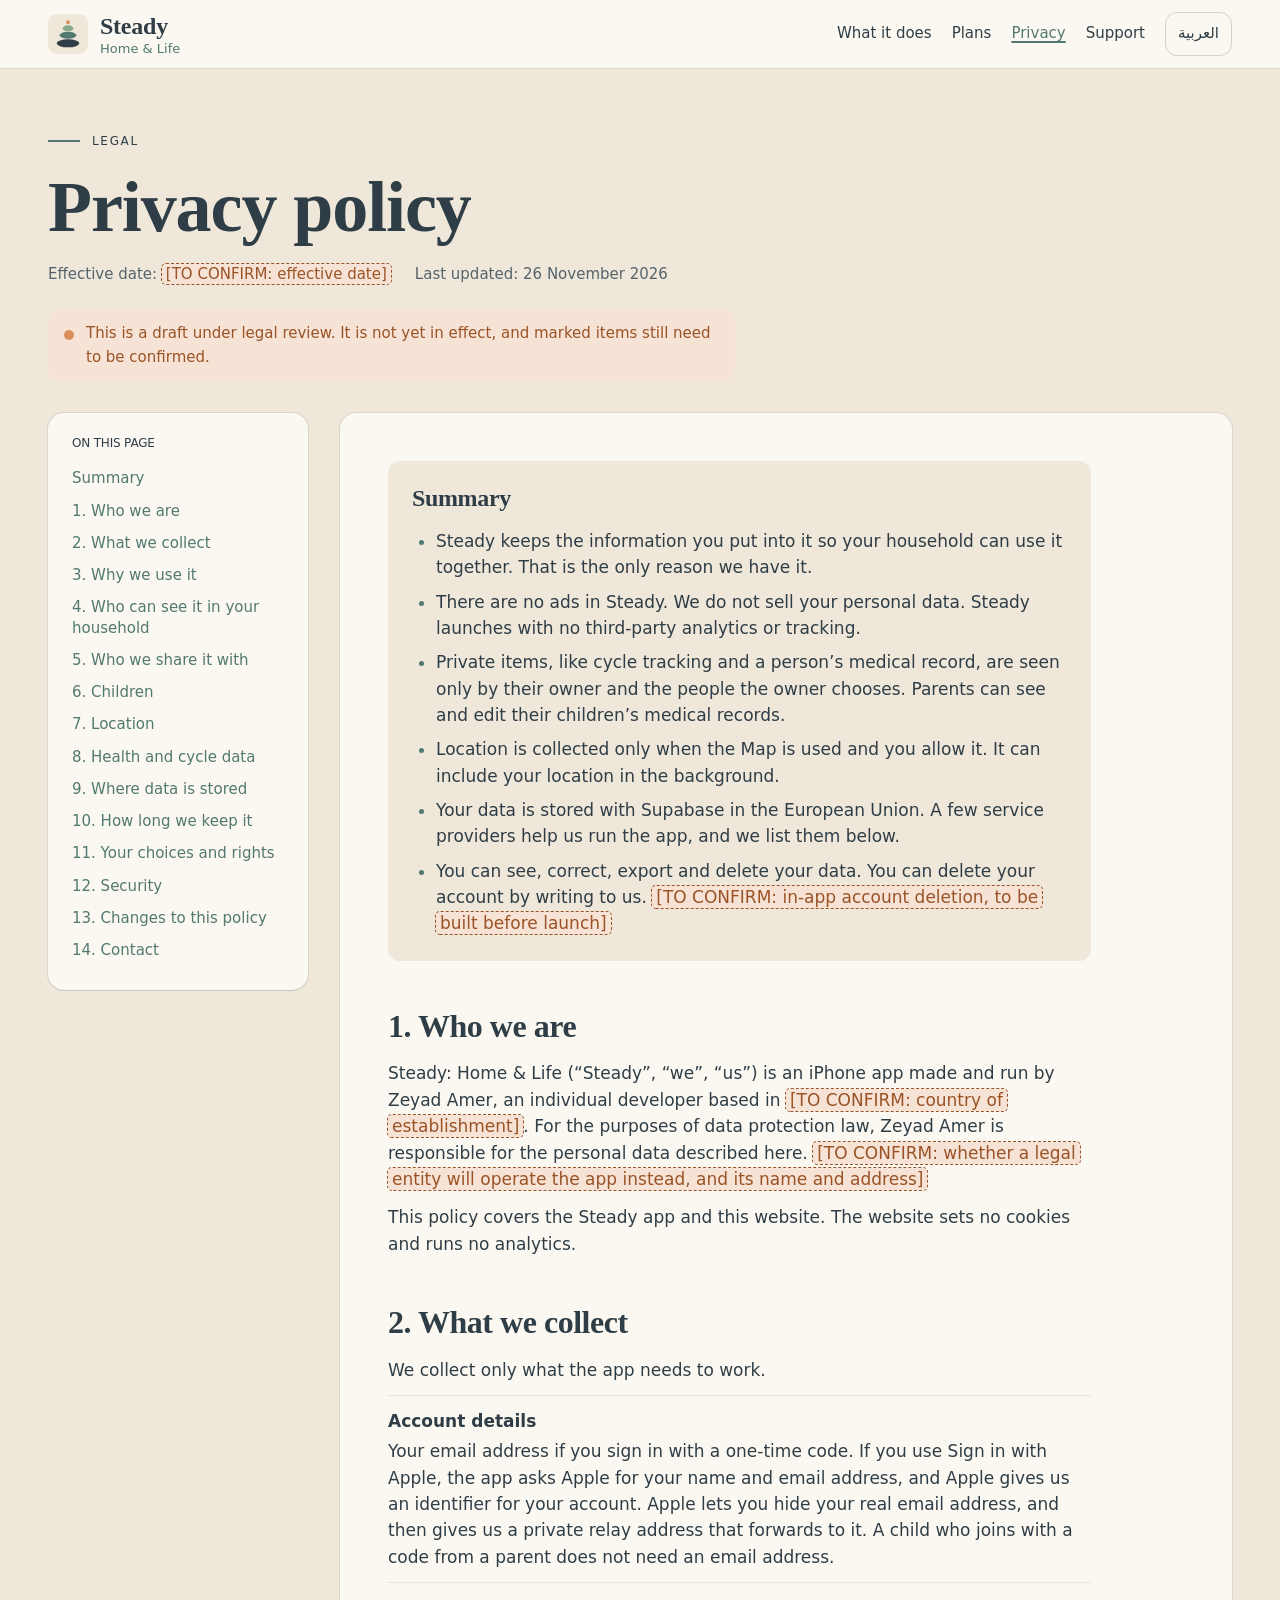
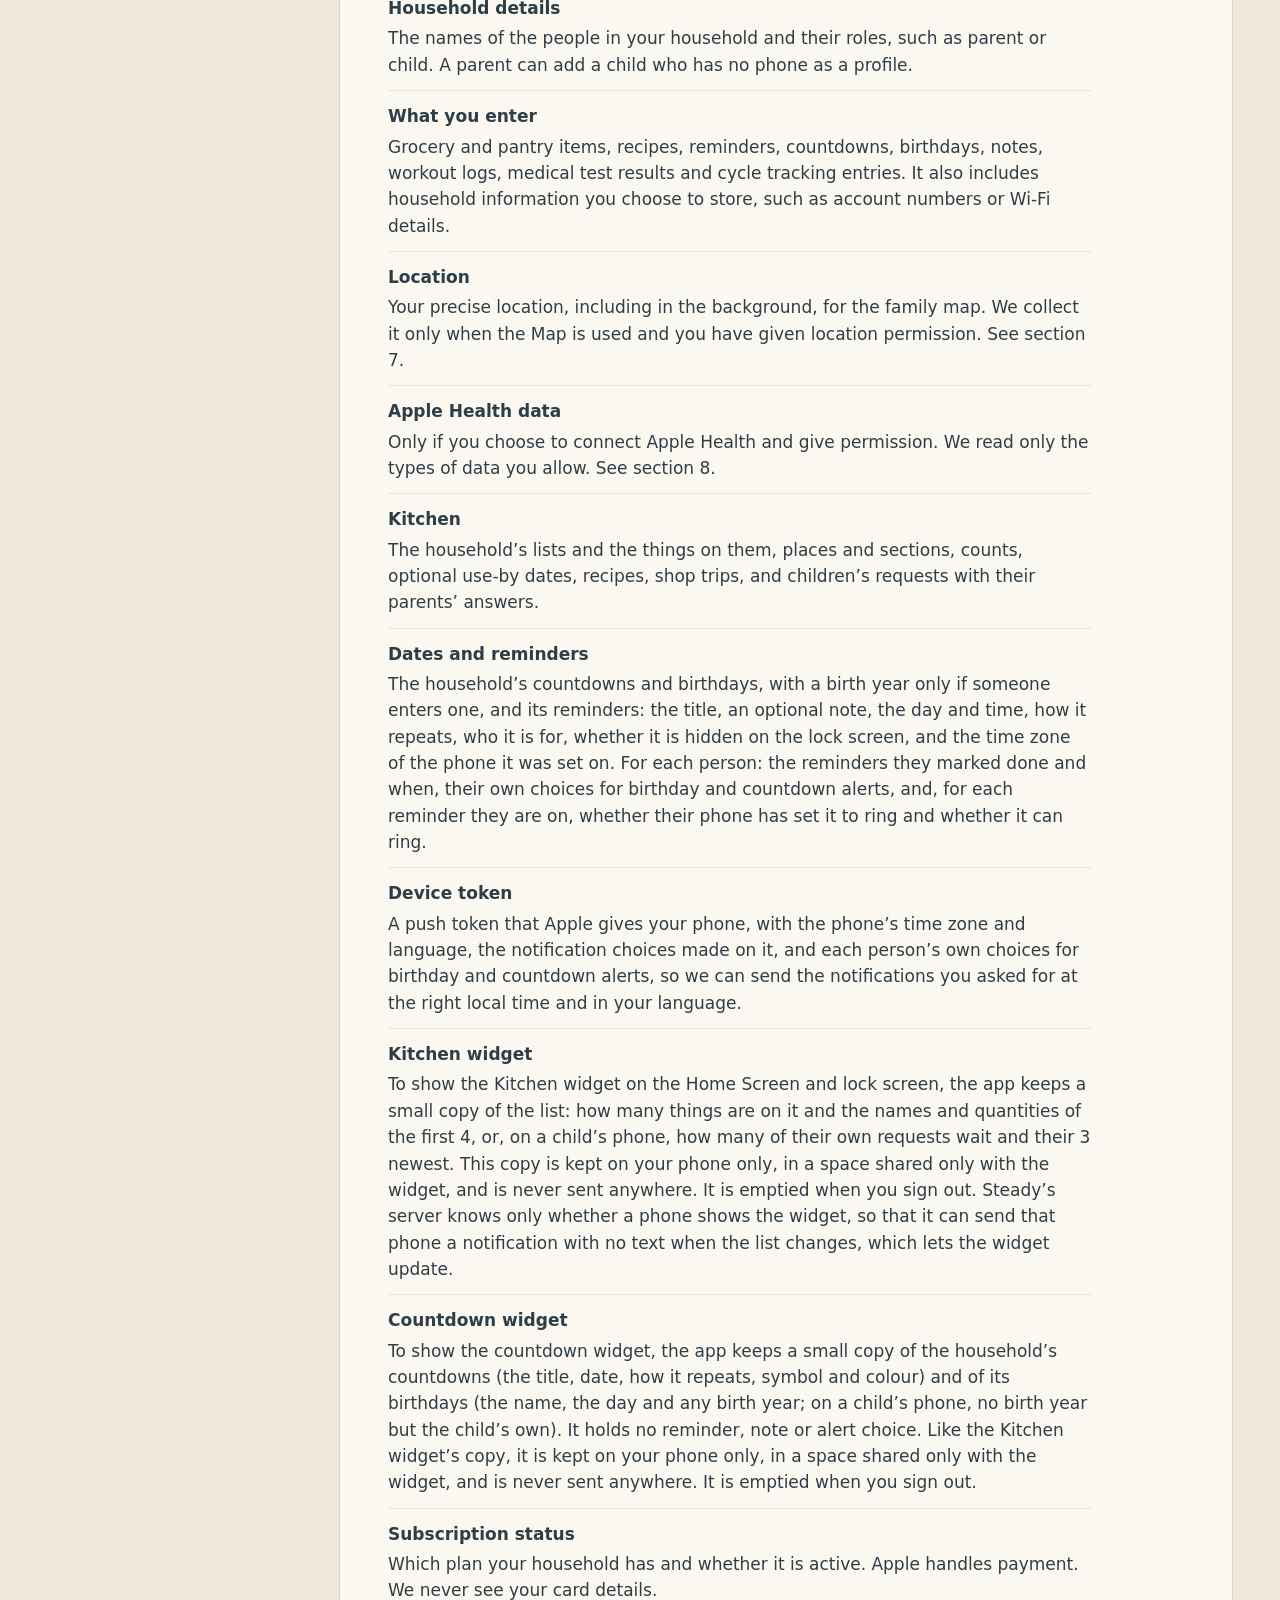
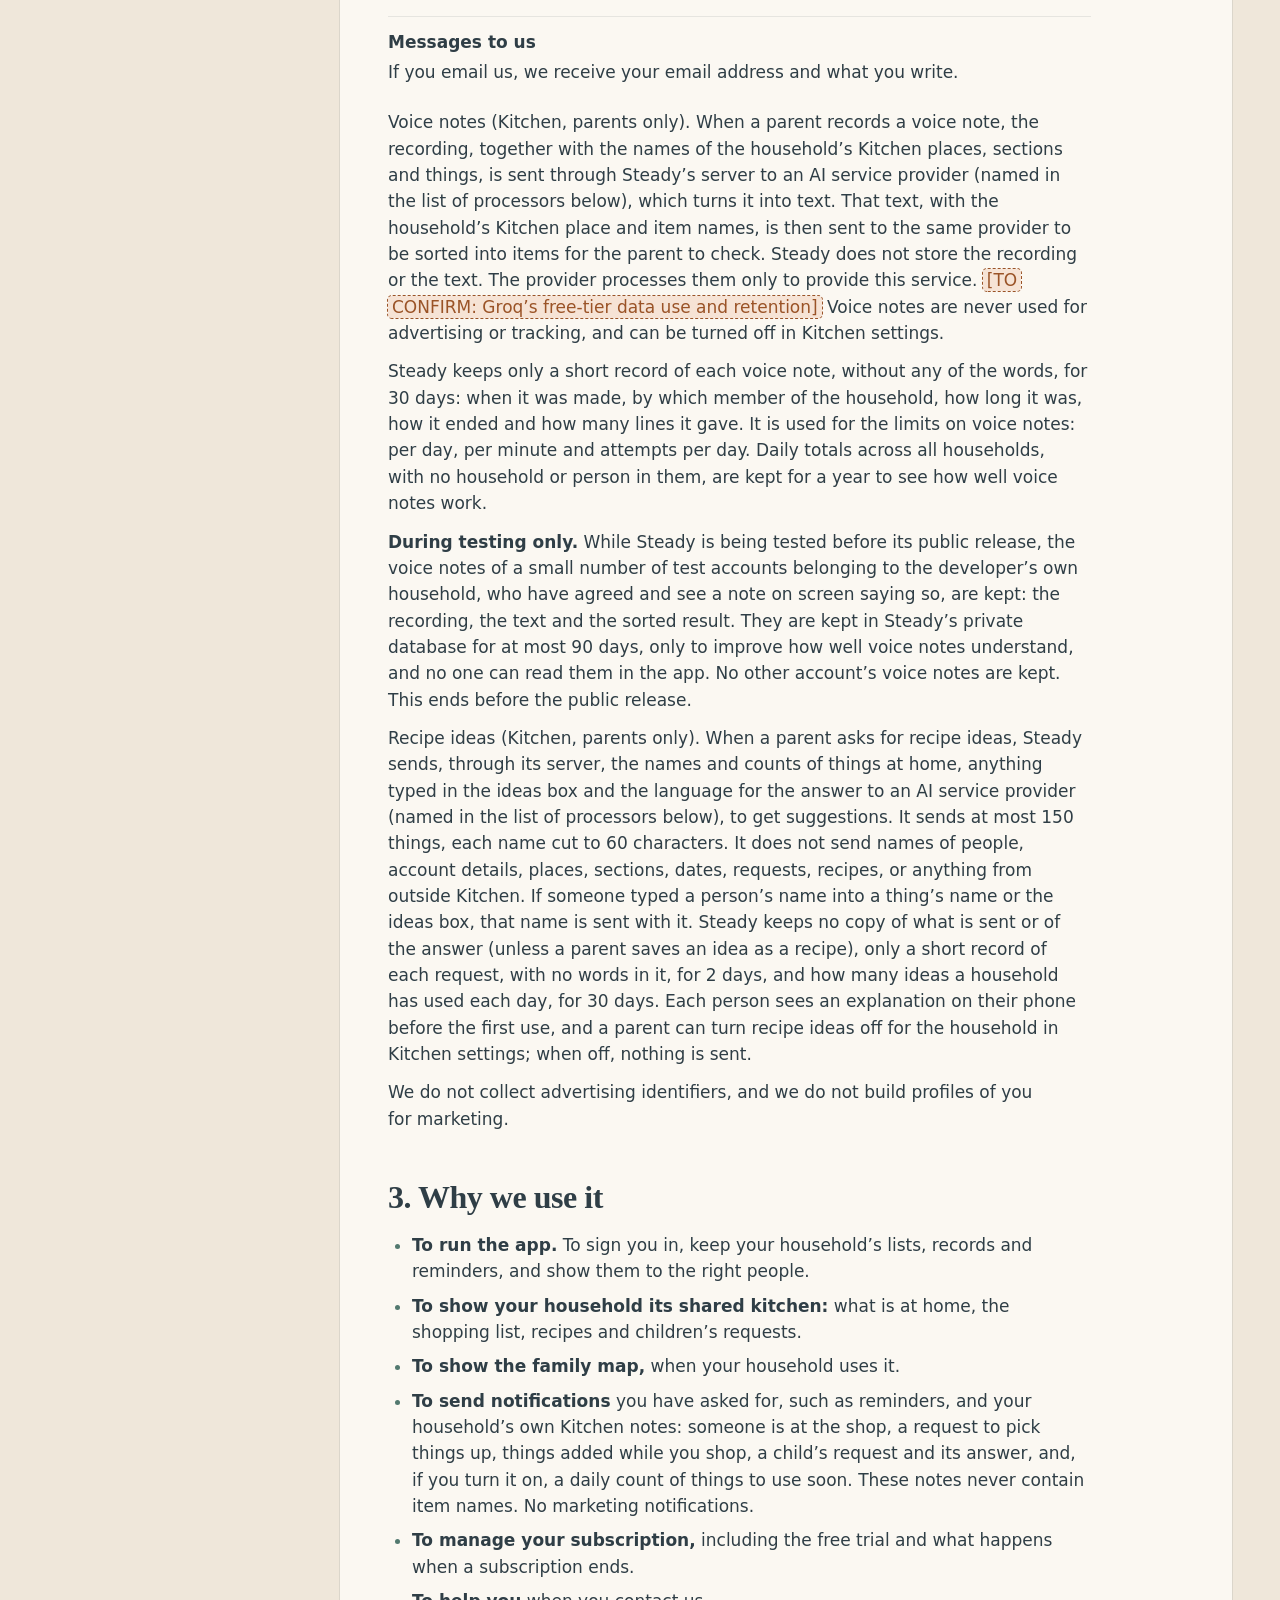
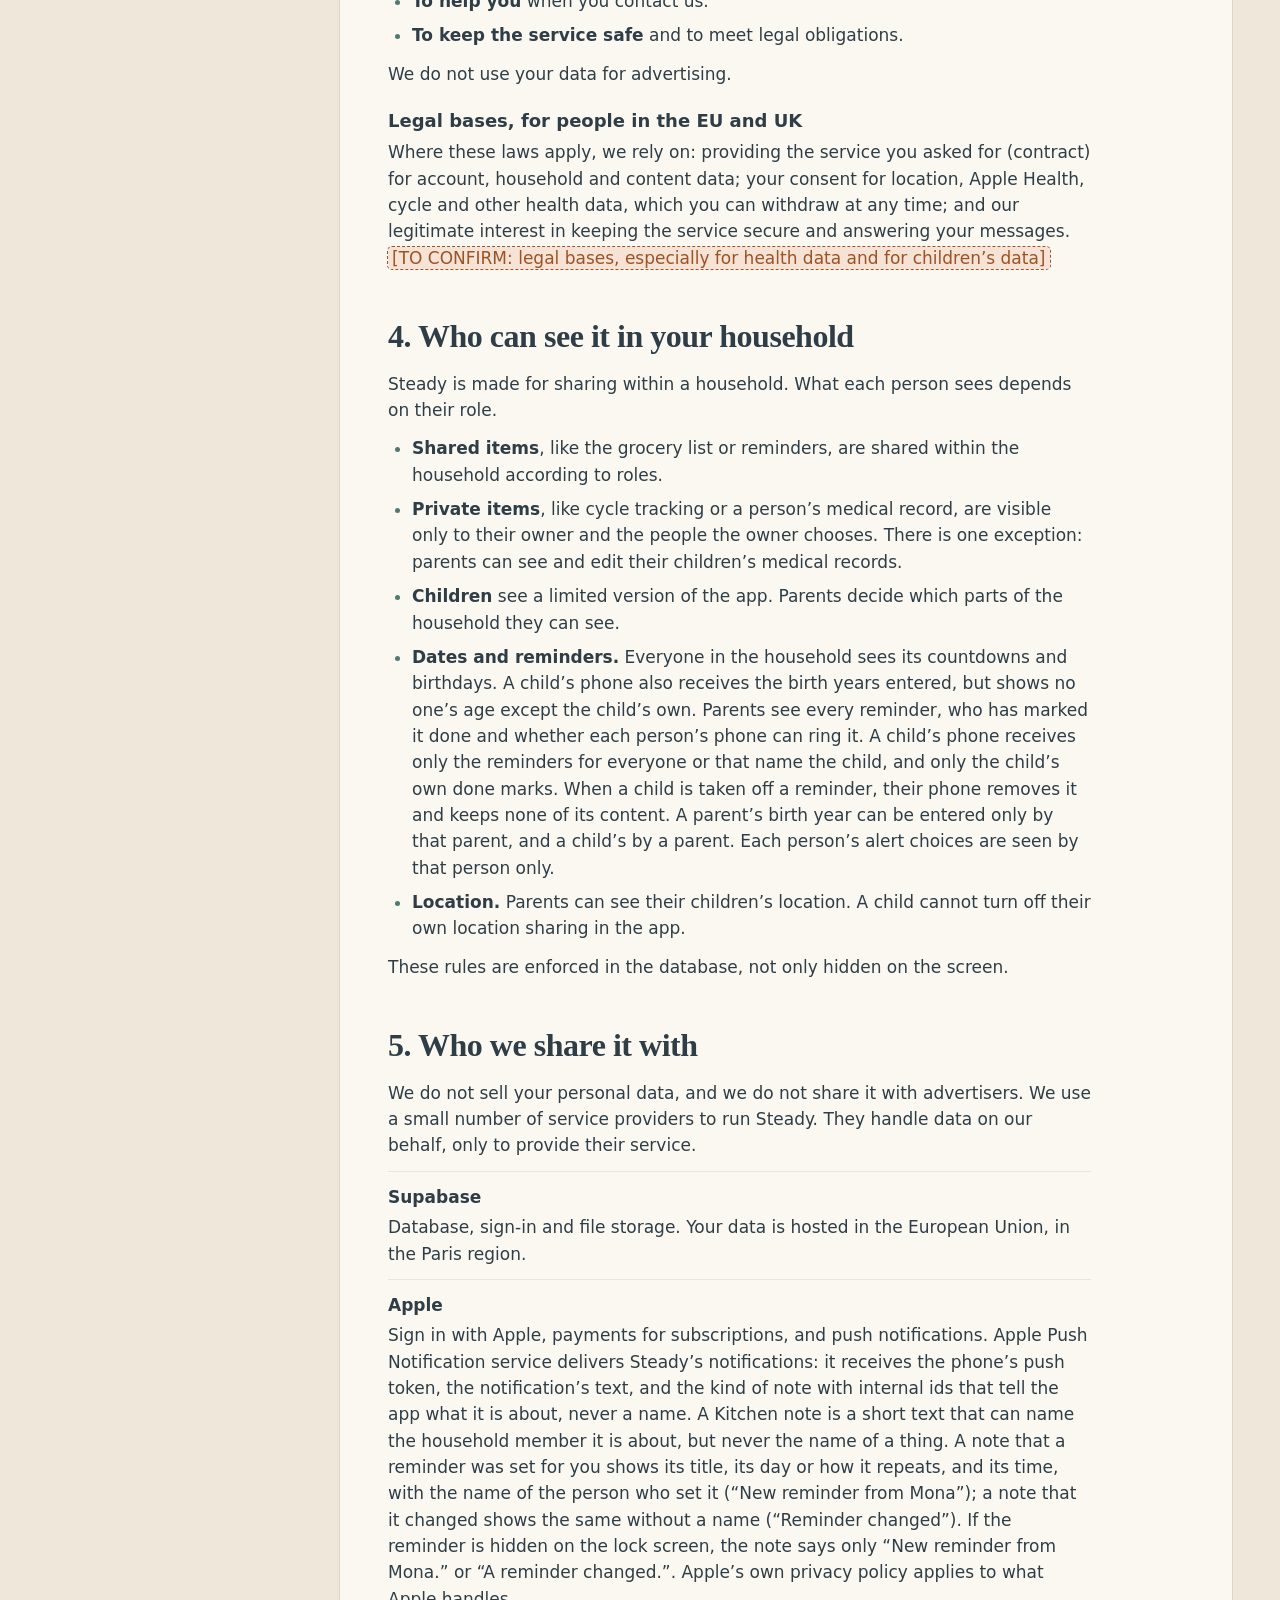
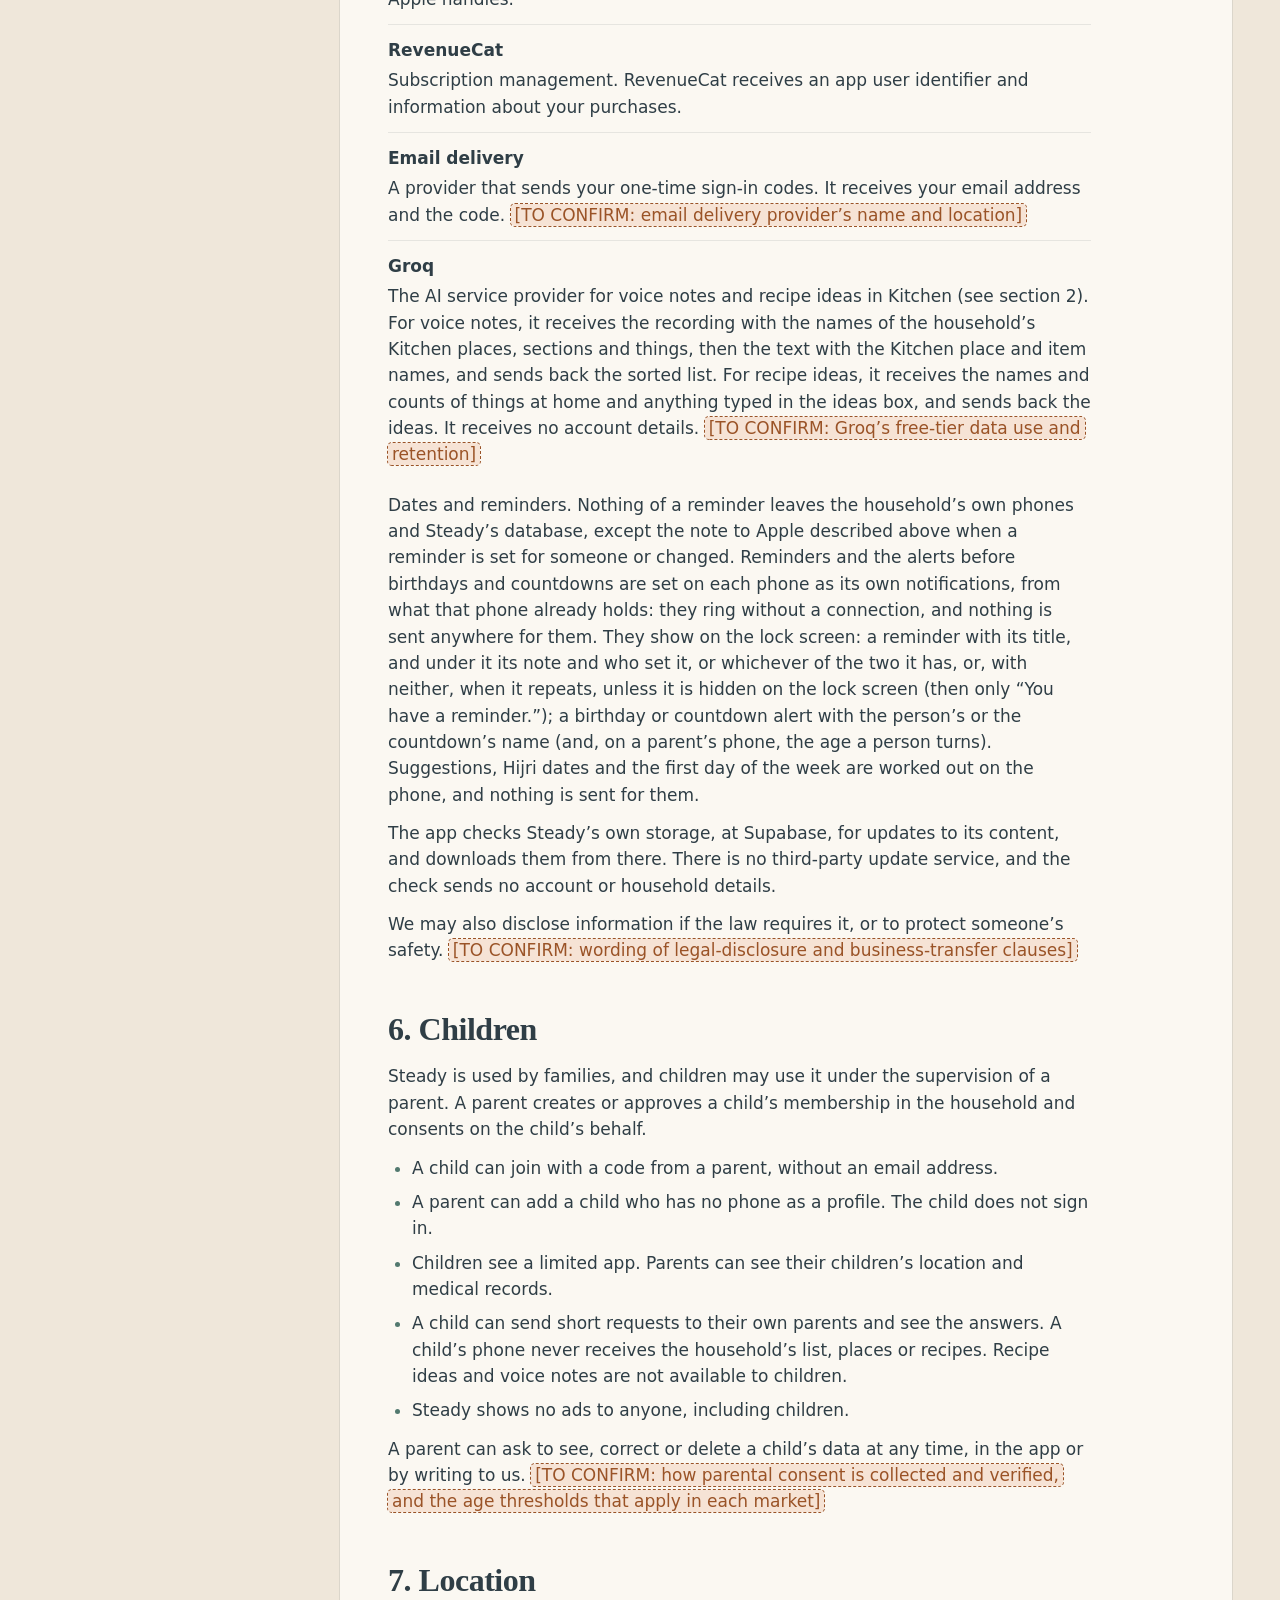
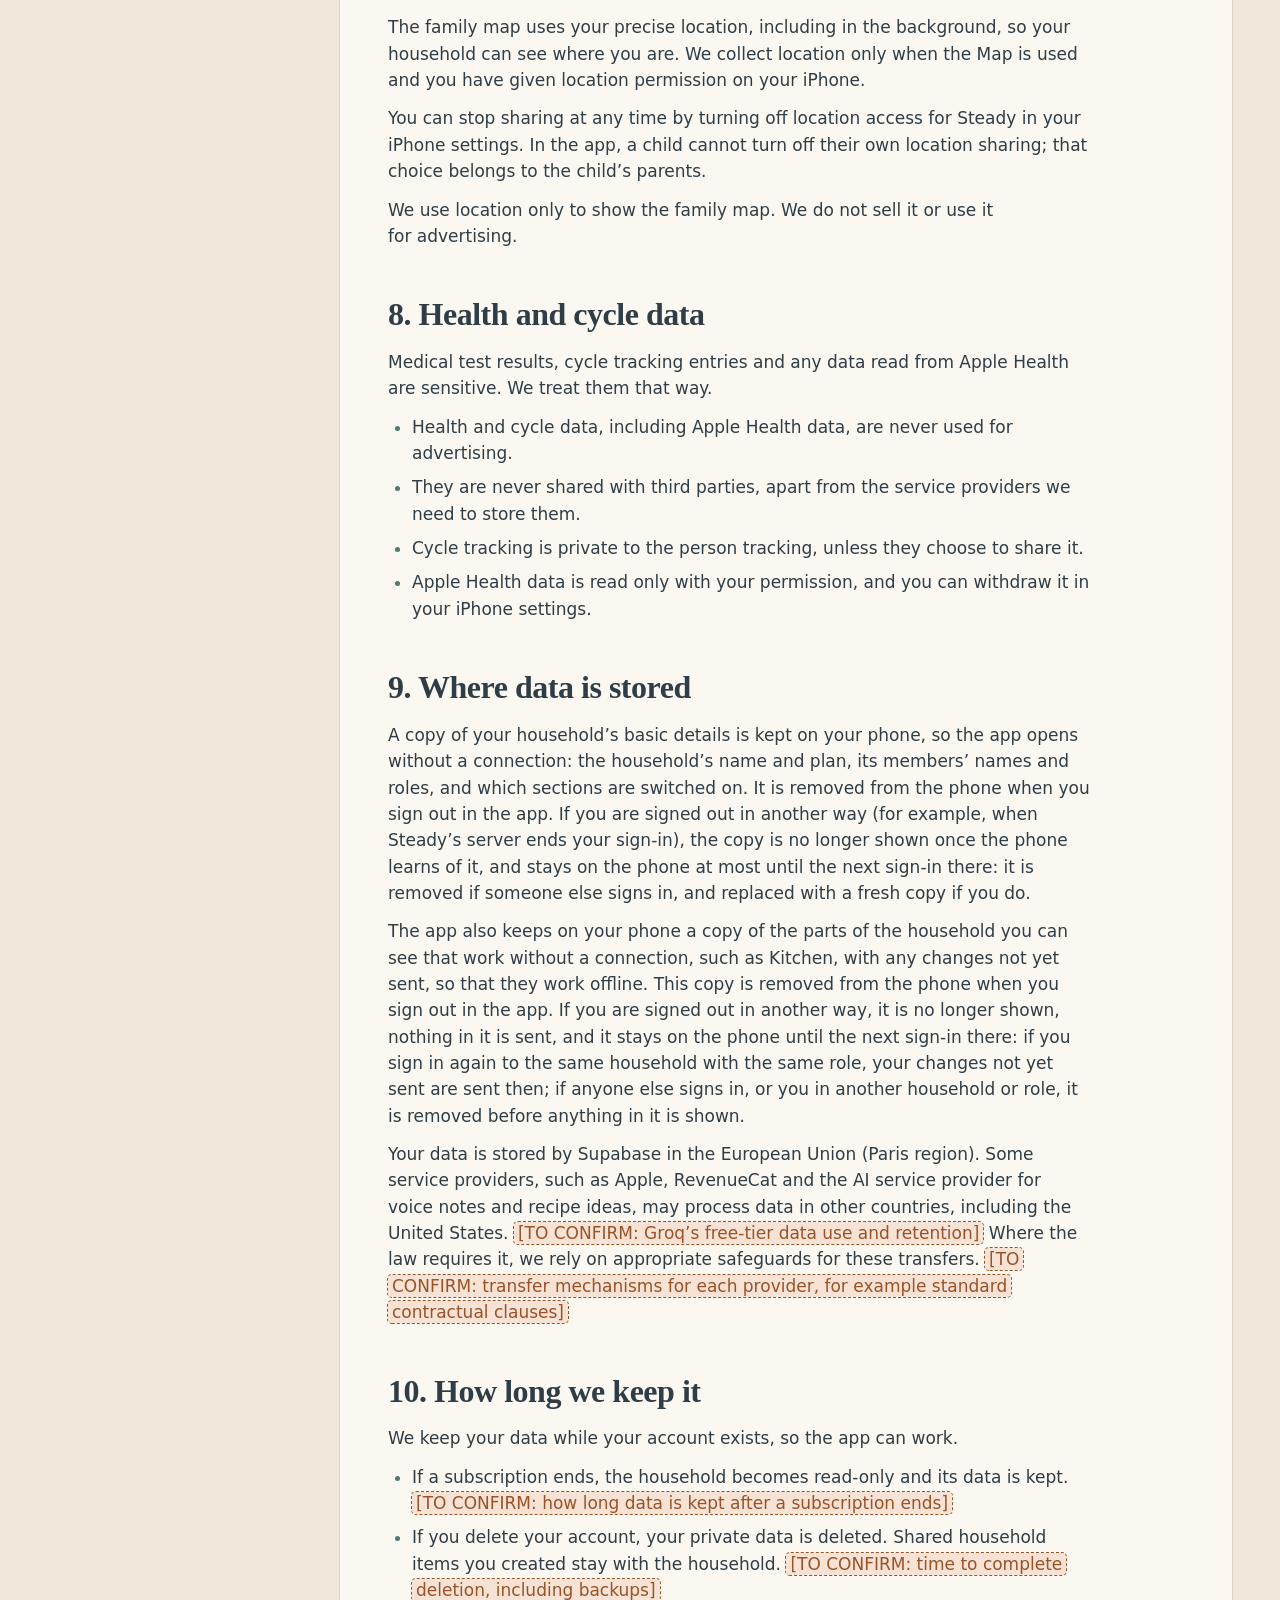
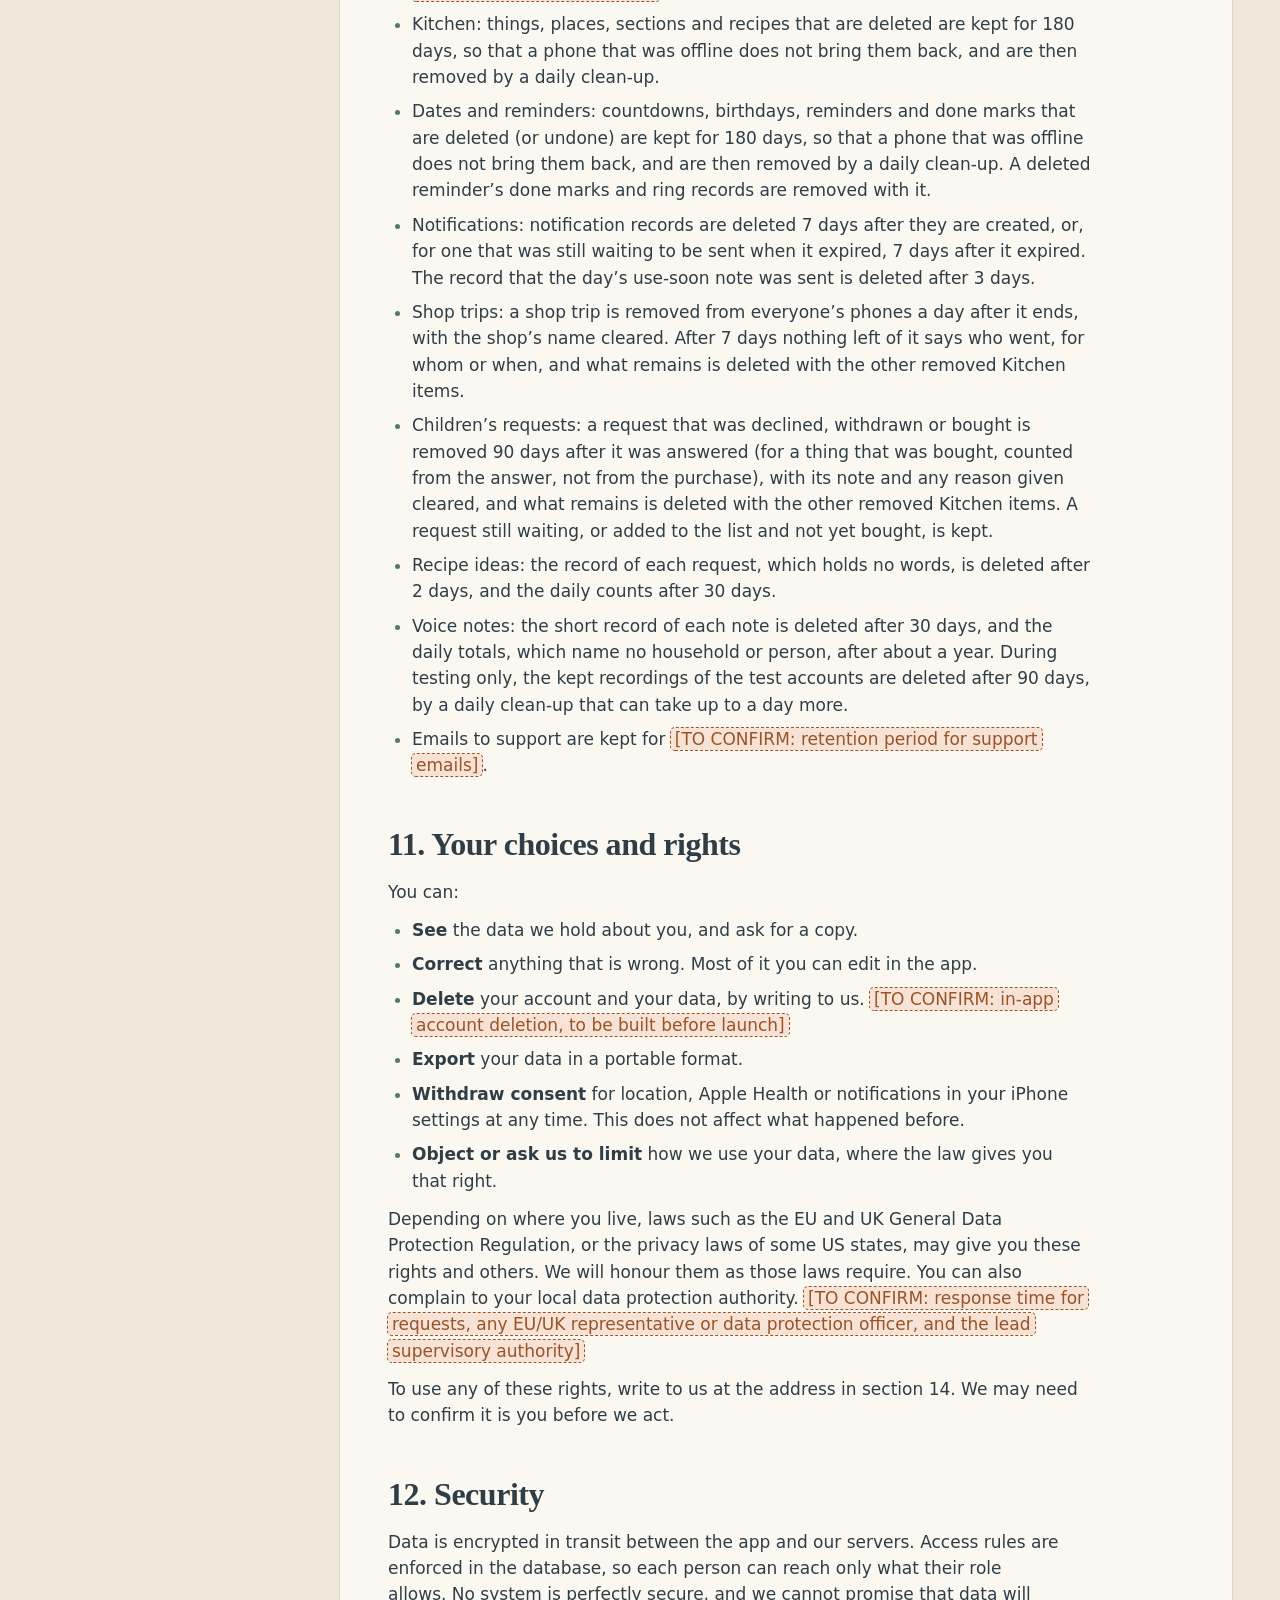
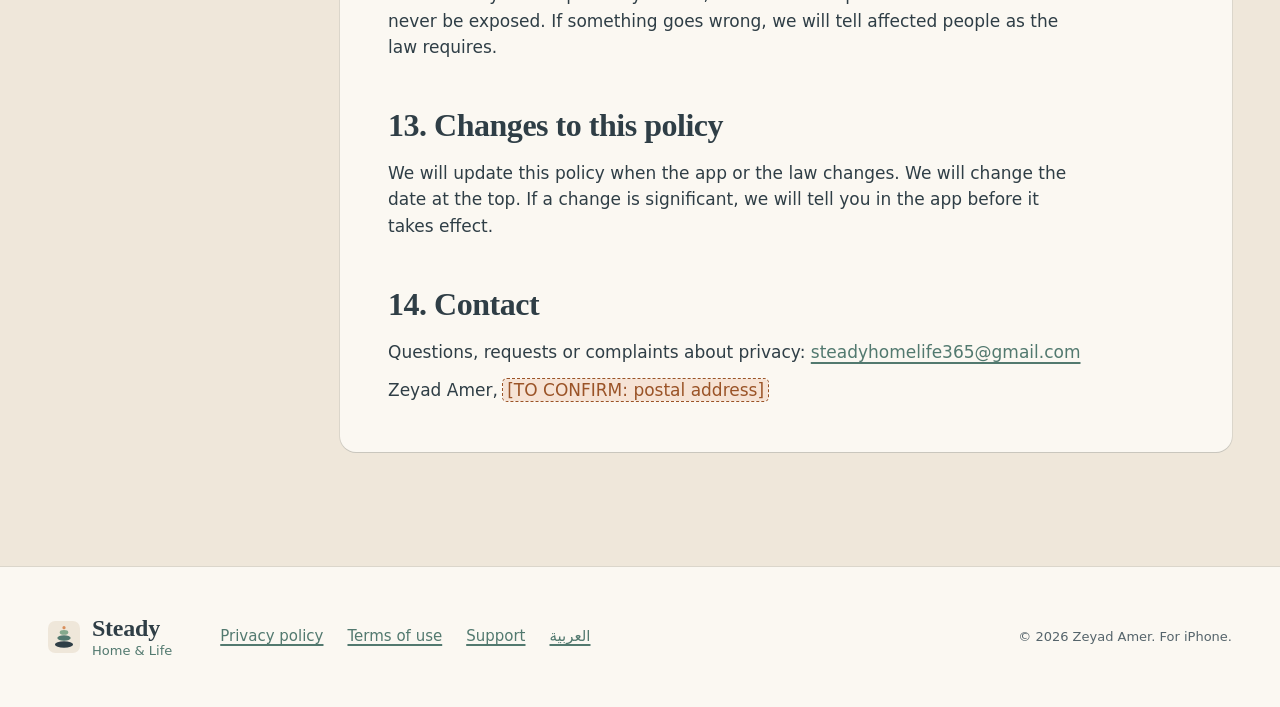
==== privacy.html @ 18ba43ae "chore: Steady site (draft pages)" ====
<!doctype html>
<html lang="en" dir="ltr">
<head>
  <meta charset="utf-8">
  <meta name="viewport" content="width=device-width, initial-scale=1">
  <meta http-equiv="Content-Security-Policy" content="default-src 'none'; style-src 'self' https://fonts.googleapis.com; font-src https://fonts.gstatic.com; img-src 'self'; base-uri 'none'; form-action 'none'">
  <meta name="referrer" content="strict-origin-when-cross-origin">
  <title>Privacy policy · Steady</title>
  <meta name="description" content="How Steady: Home &amp; Life collects, uses, shares and protects your information, and the choices you have. Plain-language draft.">
  <link rel="icon" href="assets/icon.svg" type="image/svg+xml">
  <link rel="alternate" hreflang="en" href="privacy.html">
  <link rel="alternate" hreflang="ar" href="ar/privacy.html">
  <link rel="preconnect" href="https://fonts.googleapis.com">
  <link rel="preconnect" href="https://fonts.gstatic.com" crossorigin>
  <link rel="stylesheet" href="https://fonts.googleapis.com/css2?family=Fraunces:opsz,wght@9..144,500;9..144,600&amp;family=Readex+Pro:wght@400;500;600&amp;display=swap">
  <link rel="stylesheet" href="styles.css">
</head>
<body>
  <svg width="0" height="0" class="visually-hidden" aria-hidden="true" focusable="false">
    <symbol id="icon" viewBox="0 0 120 120">
      <rect width="120" height="120" rx="27" fill="#EFE7DA"/>
      <ellipse cx="60" cy="88" rx="34" ry="12" fill="#2F3E46"/>
      <ellipse cx="60" cy="64" rx="25" ry="10.5" fill="#52796F"/>
      <ellipse cx="60" cy="43" rx="16" ry="9" fill="#84A98C"/>
      <circle cx="60" cy="25" r="6" fill="#D98F5C"/>
    </symbol>
  </svg>

  <a class="skip-link" href="#main">Skip to content</a>

  <header class="site-header">
    <div class="container header-inner">
      <a class="lockup" href="index.html" aria-label="Steady: Home and Life, home page">
        <svg width="40" height="40" aria-hidden="true" focusable="false"><use href="#icon"/></svg>
        <span class="lockup-text"><span class="wordmark">Steady</span><span class="lockup-sub">Home &amp; Life</span></span>
      </a>
      <nav class="site-nav" aria-label="Main navigation">
        <ul>
          <li><a href="index.html#features">What it does</a></li>
          <li><a href="index.html#plans">Plans</a></li>
          <li><a href="privacy.html" aria-current="page">Privacy</a></li>
          <li><a href="support.html">Support</a></li>
          <li><a class="lang-link" href="ar/privacy.html" hreflang="ar" lang="ar">العربية</a></li>
        </ul>
      </nav>
    </div>
  </header>

  <main id="main">
    <div class="container doc-head">
      <p class="eyebrow">Legal</p>
      <h1>Privacy policy</h1>
      <p class="doc-meta"><span>Effective date: <mark class="todo">[TO CONFIRM: effective date]</mark></span><span>Last updated: 26 November 2026</span></p>
      <p class="draft-note">This is a draft under legal review. It is not yet in effect, and marked items still need to be confirmed.</p>
    </div>

    <div class="container doc-layout">
      <nav class="card toc" aria-labelledby="toc-title">
        <h2 id="toc-title">On this page</h2>
        <ol>
          <li><a href="#summary">Summary</a></li>
          <li><a href="#who">1. Who we are</a></li>
          <li><a href="#collect">2. What we collect</a></li>
          <li><a href="#why">3. Why we use it</a></li>
          <li><a href="#household">4. Who can see it in your household</a></li>
          <li><a href="#share">5. Who we share it with</a></li>
          <li><a href="#children">6. Children</a></li>
          <li><a href="#location">7. Location</a></li>
          <li><a href="#health">8. Health and cycle data</a></li>
          <li><a href="#where">9. Where data is stored</a></li>
          <li><a href="#keep">10. How long we keep it</a></li>
          <li><a href="#rights">11. Your choices and rights</a></li>
          <li><a href="#security">12. Security</a></li>
          <li><a href="#changes">13. Changes to this policy</a></li>
          <li><a href="#contact">14. Contact</a></li>
        </ol>
      </nav>

      <article class="card doc">
        <section class="summary" id="summary" aria-labelledby="summary-title">
          <h2 id="summary-title">Summary</h2>
          <ul>
            <li>Steady keeps the information you put into it so your household can use it together. That is the only reason we have it.</li>
            <li>There are no ads in Steady. We do not sell your personal data. Steady launches with no third-party analytics or tracking.</li>
            <li>Private items, like cycle tracking and a person’s medical record, are seen only by their owner and the people the owner chooses. Parents can see and edit their children’s medical records.</li>
            <li>Location is collected only when the Map is used and you allow it. It can include your location in the background.</li>
            <li>Your data is stored with Supabase in the European Union. A few service providers help us run the app, and we list them below.</li>
            <li>You can see, correct, export and delete your data. You can delete your account by writing to us. <mark class="todo">[TO CONFIRM: in-app account deletion, to be built before launch]</mark></li>
          </ul>
        </section>

        <section id="who" aria-labelledby="who-title">
          <h2 id="who-title">1. Who we are</h2>
          <p>Steady: Home &amp; Life (“Steady”, “we”, “us”) is an iPhone app made and run by Zeyad Amer, an individual developer based in <mark class="todo">[TO CONFIRM: country of establishment]</mark>. For the purposes of data protection law, Zeyad Amer is responsible for the personal data described here. <mark class="todo">[TO CONFIRM: whether a legal entity will operate the app instead, and its name and address]</mark></p>
          <p>This policy covers the Steady app and this website. The website sets no cookies and runs no analytics.</p>
        </section>

        <section id="collect" aria-labelledby="collect-title">
          <h2 id="collect-title">2. What we collect</h2>
          <p>We collect only what the app needs to work.</p>
          <dl class="data-list">
            <div>
              <dt>Account details</dt>
              <dd>Your email address if you sign in with a one-time code. If you use Sign in with Apple, the app asks Apple for your name and email address, and Apple gives us an identifier for your account. Apple lets you hide your real email address, and then gives us a private relay address that forwards to it. A child who joins with a code from a parent does not need an email address.</dd>
            </div>
            <div>
              <dt>Household details</dt>
              <dd>The names of the people in your household and their roles, such as parent or child. A parent can add a child who has no phone as a profile.</dd>
            </div>
            <div>
              <dt>What you enter</dt>
              <dd>Grocery and pantry items, recipes, reminders, countdowns, birthdays, notes, workout logs, medical test results and cycle tracking entries. It also includes household information you choose to store, such as account numbers or Wi‑Fi details.</dd>
            </div>
            <div>
              <dt>Location</dt>
              <dd>Your precise location, including in the background, for the family map. We collect it only when the Map is used and you have given location permission. See section 7.</dd>
            </div>
            <div>
              <dt>Apple Health data</dt>
              <dd>Only if you choose to connect Apple Health and give permission. We read only the types of data you allow. See section 8.</dd>
            </div>
            <div>
              <dt>Kitchen</dt>
              <dd>The household’s lists and the things on them, places and sections, counts, optional use-by dates, recipes, shop trips, and children’s requests with their parents’ answers.</dd>
            </div>
            <div>
              <dt>Dates and reminders</dt>
              <dd>The household’s countdowns and birthdays, with a birth year only if someone enters one, and its reminders: the title, an optional note, the day and time, how it repeats, who it is for, whether it is hidden on the lock screen, and the time zone of the phone it was set on. For each person: the reminders they marked done and when, their own choices for birthday and countdown alerts, and, for each reminder they are on, whether their phone has set it to ring and whether it can ring.</dd>
            </div>
            <div>
              <dt>Device token</dt>
              <dd>A push token that Apple gives your phone, with the phone’s time zone and language, the notification choices made on it, and each person’s own choices for birthday and countdown alerts, so we can send the notifications you asked for at the right local time and in your language.</dd>
            </div>
            <div>
              <dt>Kitchen widget</dt>
              <dd>To show the Kitchen widget on the Home Screen and lock screen, the app keeps a small copy of the list: how many things are on it and the names and quantities of the first 4, or, on a child’s phone, how many of their own requests wait and their 3 newest. This copy is kept on your phone only, in a space shared only with the widget, and is never sent anywhere. It is emptied when you sign out. Steady’s server knows only whether a phone shows the widget, so that it can send that phone a notification with no text when the list changes, which lets the widget update.</dd>
            </div>
            <div>
              <dt>Countdown widget</dt>
              <dd>To show the countdown widget, the app keeps a small copy of the household’s countdowns (the title, date, how it repeats, symbol and colour) and of its birthdays (the name, the day and any birth year; on a child’s phone, no birth year but the child’s own). It holds no reminder, note or alert choice. Like the Kitchen widget’s copy, it is kept on your phone only, in a space shared only with the widget, and is never sent anywhere. It is emptied when you sign out.</dd>
            </div>
            <div>
              <dt>Subscription status</dt>
              <dd>Which plan your household has and whether it is active. Apple handles payment. We never see your card details.</dd>
            </div>
            <div>
              <dt>Messages to us</dt>
              <dd>If you email us, we receive your email address and what you write.</dd>
            </div>
          </dl>
          <p id="voice-notes">Voice notes (Kitchen, parents only). When a parent records a voice note, the recording, together with the names of the household’s Kitchen places, sections and things, is sent through Steady’s server to an AI service provider (named in the list of processors below), which turns it into text. That text, with the household’s Kitchen place and item names, is then sent to the same provider to be sorted into items for the parent to check. Steady does not store the recording or the text. The provider processes them only to provide this service. <mark class="todo">[TO CONFIRM: Groq’s free-tier data use and retention]</mark> Voice notes are never used for advertising or tracking, and can be turned off in Kitchen settings.</p>
          <p>Steady keeps only a short record of each voice note, without any of the words, for 30 days: when it was made, by which member of the household, how long it was, how it ended and how many lines it gave. It is used for the limits on voice notes: per day, per minute and attempts per day. Daily totals across all households, with no household or person in them, are kept for a year to see how well voice notes work.</p>
          <p><strong>During testing only.</strong> While Steady is being tested before its public release, the voice notes of a small number of test accounts belonging to the developer’s own household, who have agreed and see a note on screen saying so, are kept: the recording, the text and the sorted result. They are kept in Steady’s private database for at most 90 days, only to improve how well voice notes understand, and no one can read them in the app. No other account’s voice notes are kept. This ends before the public release.</p>
          <p id="recipe-ideas">Recipe ideas (Kitchen, parents only). When a parent asks for recipe ideas, Steady sends, through its server, the names and counts of things at home, anything typed in the ideas box and the language for the answer to an AI service provider (named in the list of processors below), to get suggestions. It sends at most 150 things, each name cut to 60 characters. It does not send names of people, account details, places, sections, dates, requests, recipes, or anything from outside Kitchen. If someone typed a person’s name into a thing’s name or the ideas box, that name is sent with it. Steady keeps no copy of what is sent or of the answer (unless a parent saves an idea as a recipe), only a short record of each request, with no words in it, for 2 days, and how many ideas a household has used each day, for 30 days. Each person sees an explanation on their phone before the first use, and a parent can turn recipe ideas off for the household in Kitchen settings; when off, nothing is sent.</p>
          <p>We do not collect advertising identifiers, and we do not build profiles of you for marketing.</p>
        </section>

        <section id="why" aria-labelledby="why-title">
          <h2 id="why-title">3. Why we use it</h2>
          <ul>
            <li><strong>To run the app.</strong> To sign you in, keep your household’s lists, records and reminders, and show them to the right people.</li>
            <li><strong>To show your household its shared kitchen:</strong> what is at home, the shopping list, recipes and children’s requests.</li>
            <li><strong>To show the family map,</strong> when your household uses it.</li>
            <li><strong>To send notifications</strong> you have asked for, such as reminders, and your household’s own Kitchen notes: someone is at the shop, a request to pick things up, things added while you shop, a child’s request and its answer, and, if you turn it on, a daily count of things to use soon. These notes never contain item names. No marketing notifications.</li>
            <li><strong>To manage your subscription,</strong> including the free trial and what happens when a subscription ends.</li>
            <li><strong>To help you</strong> when you contact us.</li>
            <li><strong>To keep the service safe</strong> and to meet legal obligations.</li>
          </ul>
          <p>We do not use your data for advertising.</p>
          <h3>Legal bases, for people in the EU and UK</h3>
          <p>Where these laws apply, we rely on: providing the service you asked for (contract) for account, household and content data; your consent for location, Apple Health, cycle and other health data, which you can withdraw at any time; and our legitimate interest in keeping the service secure and answering your messages. <mark class="todo">[TO CONFIRM: legal bases, especially for health data and for children’s data]</mark></p>
        </section>

        <section id="household" aria-labelledby="household-title">
          <h2 id="household-title">4. Who can see it in your household</h2>
          <p>Steady is made for sharing within a household. What each person sees depends on their role.</p>
          <ul>
            <li><strong>Shared items</strong>, like the grocery list or reminders, are shared within the household according to roles.</li>
            <li><strong>Private items</strong>, like cycle tracking or a person’s medical record, are visible only to their owner and the people the owner chooses. There is one exception: parents can see and edit their children’s medical records.</li>
            <li><strong>Children</strong> see a limited version of the app. Parents decide which parts of the household they can see.</li>
            <li><strong>Dates and reminders.</strong> Everyone in the household sees its countdowns and birthdays. A child’s phone also receives the birth years entered, but shows no one’s age except the child’s own. Parents see every reminder, who has marked it done and whether each person’s phone can ring it. A child’s phone receives only the reminders for everyone or that name the child, and only the child’s own done marks. When a child is taken off a reminder, their phone removes it and keeps none of its content. A parent’s birth year can be entered only by that parent, and a child’s by a parent. Each person’s alert choices are seen by that person only.</li>
            <li><strong>Location.</strong> Parents can see their children’s location. A child cannot turn off their own location sharing in the app.</li>
          </ul>
          <p>These rules are enforced in the database, not only hidden on the screen.</p>
        </section>

        <section id="share" aria-labelledby="share-title">
          <h2 id="share-title">5. Who we share it with</h2>
          <p>We do not sell your personal data, and we do not share it with advertisers. We use a small number of service providers to run Steady. They handle data on our behalf, only to provide their service.</p>
          <dl class="data-list">
            <div>
              <dt>Supabase</dt>
              <dd>Database, sign-in and file storage. Your data is hosted in the European Union, in the Paris region.</dd>
            </div>
            <div>
              <dt>Apple</dt>
              <dd>Sign in with Apple, payments for subscriptions, and push notifications. Apple Push Notification service delivers Steady’s notifications: it receives the phone’s push token, the notification’s text, and the kind of note with internal ids that tell the app what it is about, never a name. A Kitchen note is a short text that can name the household member it is about, but never the name of a thing. A note that a reminder was set for you shows its title, its day or how it repeats, and its time, with the name of the person who set it (“New reminder from Mona”); a note that it changed shows the same without a name (“Reminder changed”). If the reminder is hidden on the lock screen, the note says only “New reminder from Mona.” or “A reminder changed.”. Apple’s own privacy policy applies to what Apple handles.</dd>
            </div>
            <div>
              <dt>RevenueCat</dt>
              <dd>Subscription management. RevenueCat receives an app user identifier and information about your purchases.</dd>
            </div>
            <div>
              <dt>Email delivery</dt>
              <dd>A provider that sends your one-time sign-in codes. It receives your email address and the code. <mark class="todo">[TO CONFIRM: email delivery provider’s name and location]</mark></dd>
            </div>
            <div>
              <dt>Groq</dt>
              <dd>The AI service provider for voice notes and recipe ideas in Kitchen (see section 2). For voice notes, it receives the recording with the names of the household’s Kitchen places, sections and things, then the text with the Kitchen place and item names, and sends back the sorted list. For recipe ideas, it receives the names and counts of things at home and anything typed in the ideas box, and sends back the ideas. It receives no account details. <mark class="todo">[TO CONFIRM: Groq’s free-tier data use and retention]</mark></dd>
            </div>
          </dl>
          <p id="dates-reminders">Dates and reminders. Nothing of a reminder leaves the household’s own phones and Steady’s database, except the note to Apple described above when a reminder is set for someone or changed. Reminders and the alerts before birthdays and countdowns are set on each phone as its own notifications, from what that phone already holds: they ring without a connection, and nothing is sent anywhere for them. They show on the lock screen: a reminder with its title, and under it its note and who set it, or whichever of the two it has, or, with neither, when it repeats, unless it is hidden on the lock screen (then only “You have a reminder.”); a birthday or countdown alert with the person’s or the countdown’s name (and, on a parent’s phone, the age a person turns). Suggestions, Hijri dates and the first day of the week are worked out on the phone, and nothing is sent for them.</p>
          <p>The app checks Steady’s own storage, at Supabase, for updates to its content, and downloads them from there. There is no third-party update service, and the check sends no account or household details.</p>
          <p>We may also disclose information if the law requires it, or to protect someone’s safety. <mark class="todo">[TO CONFIRM: wording of legal-disclosure and business-transfer clauses]</mark></p>
        </section>

        <section id="children" aria-labelledby="children-title">
          <h2 id="children-title">6. Children</h2>
          <p>Steady is used by families, and children may use it under the supervision of a parent. A parent creates or approves a child’s membership in the household and consents on the child’s behalf.</p>
          <ul>
            <li>A child can join with a code from a parent, without an email address.</li>
            <li>A parent can add a child who has no phone as a profile. The child does not sign in.</li>
            <li>Children see a limited app. Parents can see their children’s location and medical records.</li>
            <li>A child can send short requests to their own parents and see the answers. A child’s phone never receives the household’s list, places or recipes. Recipe ideas and voice notes are not available to children.</li>
            <li>Steady shows no ads to anyone, including children.</li>
          </ul>
          <p>A parent can ask to see, correct or delete a child’s data at any time, in the app or by writing to us. <mark class="todo">[TO CONFIRM: how parental consent is collected and verified, and the age thresholds that apply in each market]</mark></p>
        </section>

        <section id="location" aria-labelledby="location-title">
          <h2 id="location-title">7. Location</h2>
          <p>The family map uses your precise location, including in the background, so your household can see where you are. We collect location only when the Map is used and you have given location permission on your iPhone.</p>
          <p>You can stop sharing at any time by turning off location access for Steady in your iPhone settings. In the app, a child cannot turn off their own location sharing; that choice belongs to the child’s parents.</p>
          <p>We use location only to show the family map. We do not sell it or use it for advertising.</p>
        </section>

        <section id="health" aria-labelledby="health-title">
          <h2 id="health-title">8. Health and cycle data</h2>
          <p>Medical test results, cycle tracking entries and any data read from Apple Health are sensitive. We treat them that way.</p>
          <ul>
            <li>Health and cycle data, including Apple Health data, are never used for advertising.</li>
            <li>They are never shared with third parties, apart from the service providers we need to store them.</li>
            <li>Cycle tracking is private to the person tracking, unless they choose to share it.</li>
            <li>Apple Health data is read only with your permission, and you can withdraw it in your iPhone settings.</li>
          </ul>
        </section>

        <section id="where" aria-labelledby="where-title">
          <h2 id="where-title">9. Where data is stored</h2>
          <p>A copy of your household’s basic details is kept on your phone, so the app opens without a connection: the household’s name and plan, its members’ names and roles, and which sections are switched on. It is removed from the phone when you sign out in the app. If you are signed out in another way (for example, when Steady’s server ends your sign-in), the copy is no longer shown once the phone learns of it, and stays on the phone at most until the next sign-in there: it is removed if someone else signs in, and replaced with a fresh copy if you do.</p>
          <p>The app also keeps on your phone a copy of the parts of the household you can see that work without a connection, such as Kitchen, with any changes not yet sent, so that they work offline. This copy is removed from the phone when you sign out in the app. If you are signed out in another way, it is no longer shown, nothing in it is sent, and it stays on the phone until the next sign-in there: if you sign in again to the same household with the same role, your changes not yet sent are sent then; if anyone else signs in, or you in another household or role, it is removed before anything in it is shown.</p>
          <p>Your data is stored by Supabase in the European Union (Paris region). Some service providers, such as Apple, RevenueCat and the AI service provider for voice notes and recipe ideas, may process data in other countries, including the United States. <mark class="todo">[TO CONFIRM: Groq’s free-tier data use and retention]</mark> Where the law requires it, we rely on appropriate safeguards for these transfers. <mark class="todo">[TO CONFIRM: transfer mechanisms for each provider, for example standard contractual clauses]</mark></p>
        </section>

        <section id="keep" aria-labelledby="keep-title">
          <h2 id="keep-title">10. How long we keep it</h2>
          <p>We keep your data while your account exists, so the app can work.</p>
          <ul>
            <li>If a subscription ends, the household becomes read-only and its data is kept. <mark class="todo">[TO CONFIRM: how long data is kept after a subscription ends]</mark></li>
            <li>If you delete your account, your private data is deleted. Shared household items you created stay with the household. <mark class="todo">[TO CONFIRM: time to complete deletion, including backups]</mark></li>
            <li>Kitchen: things, places, sections and recipes that are deleted are kept for 180 days, so that a phone that was offline does not bring them back, and are then removed by a daily clean-up.</li>
            <li>Dates and reminders: countdowns, birthdays, reminders and done marks that are deleted (or undone) are kept for 180 days, so that a phone that was offline does not bring them back, and are then removed by a daily clean-up. A deleted reminder’s done marks and ring records are removed with it.</li>
            <li>Notifications: notification records are deleted 7 days after they are created, or, for one that was still waiting to be sent when it expired, 7 days after it expired. The record that the day’s use-soon note was sent is deleted after 3 days.</li>
            <li>Shop trips: a shop trip is removed from everyone’s phones a day after it ends, with the shop’s name cleared. After 7 days nothing left of it says who went, for whom or when, and what remains is deleted with the other removed Kitchen items.</li>
            <li>Children’s requests: a request that was declined, withdrawn or bought is removed 90 days after it was answered (for a thing that was bought, counted from the answer, not from the purchase), with its note and any reason given cleared, and what remains is deleted with the other removed Kitchen items. A request still waiting, or added to the list and not yet bought, is kept.</li>
            <li>Recipe ideas: the record of each request, which holds no words, is deleted after 2 days, and the daily counts after 30 days.</li>
            <li>Voice notes: the short record of each note is deleted after 30 days, and the daily totals, which name no household or person, after about a year. During testing only, the kept recordings of the test accounts are deleted after 90 days, by a daily clean-up that can take up to a day more.</li>
            <li>Emails to support are kept for <mark class="todo">[TO CONFIRM: retention period for support emails]</mark>.</li>
          </ul>
        </section>

        <section id="rights" aria-labelledby="rights-title">
          <h2 id="rights-title">11. Your choices and rights</h2>
          <p>You can:</p>
          <ul>
            <li><strong>See</strong> the data we hold about you, and ask for a copy.</li>
            <li><strong>Correct</strong> anything that is wrong. Most of it you can edit in the app.</li>
            <li><strong>Delete</strong> your account and your data, by writing to us. <mark class="todo">[TO CONFIRM: in-app account deletion, to be built before launch]</mark></li>
            <li><strong>Export</strong> your data in a portable format.</li>
            <li><strong>Withdraw consent</strong> for location, Apple Health or notifications in your iPhone settings at any time. This does not affect what happened before.</li>
            <li><strong>Object or ask us to limit</strong> how we use your data, where the law gives you that right.</li>
          </ul>
          <p>Depending on where you live, laws such as the EU and UK General Data Protection Regulation, or the privacy laws of some US states, may give you these rights and others. We will honour them as those laws require. You can also complain to your local data protection authority. <mark class="todo">[TO CONFIRM: response time for requests, any EU/UK representative or data protection officer, and the lead supervisory authority]</mark></p>
          <p>To use any of these rights, write to us at the address in section 14. We may need to confirm it is you before we act.</p>
        </section>

        <section id="security" aria-labelledby="security-title">
          <h2 id="security-title">12. Security</h2>
          <p>Data is encrypted in transit between the app and our servers. Access rules are enforced in the database, so each person can reach only what their role allows. No system is perfectly secure, and we cannot promise that data will never be exposed. If something goes wrong, we will tell affected people as the law requires.</p>
        </section>

        <section id="changes" aria-labelledby="changes-title">
          <h2 id="changes-title">13. Changes to this policy</h2>
          <p>We will update this policy when the app or the law changes. We will change the date at the top. If a change is significant, we will tell you in the app before it takes effect.</p>
        </section>

        <section id="contact" aria-labelledby="contact-title">
          <h2 id="contact-title">14. Contact</h2>
          <p>Questions, requests or complaints about privacy: <a class="contact-email" href="mailto:steadyhomelife365@gmail.com">steadyhomelife365@gmail.com</a></p>
          <p>Zeyad Amer, <mark class="todo">[TO CONFIRM: postal address]</mark></p>
        </section>
      </article>
    </div>
  </main>

  <footer class="site-footer">
    <div class="container footer-inner">
      <a class="lockup" href="index.html" aria-label="Steady: Home and Life, home page">
        <svg width="32" height="32" aria-hidden="true" focusable="false"><use href="#icon"/></svg>
        <span class="lockup-text"><span class="wordmark">Steady</span><span class="lockup-sub">Home &amp; Life</span></span>
      </a>
      <nav class="footer-nav" aria-label="Footer">
        <ul>
          <li><a href="privacy.html">Privacy policy</a></li>
          <li><a href="terms.html">Terms of use</a></li>
          <li><a href="support.html">Support</a></li>
          <li><a href="ar/privacy.html" hreflang="ar" lang="ar">العربية</a></li>
        </ul>
      </nav>
      <p class="footer-meta">© 2026 Zeyad Amer. For iPhone.</p>
    </div>
  </footer>
</body>
</html>
---- styles.css ----
/* Steady public site. Tokens follow docs/brand/brand-book.md. */

:root {
  color-scheme: light;

  /* Color: each has one job (brand book, section 3) */
  --color-slate: #2f3e46;      /* all text */
  --color-slate-soft: #55646b; /* secondary text, 5.9:1 on Linen, 5.1:1 on Stone */
  --color-pine: #52796f;       /* buttons, links (on Linen only when small) */
  --color-pine-press: #436559;
  --color-sage: #84a98c;       /* done, success: fills only */
  --color-sage-tint: #e3ede4;
  --color-sage-ink: #33574d;
  --color-stone: #efe7da;      /* page */
  --color-linen: #fbf8f2;      /* cards */
  --color-clay: #d98f5c;       /* attention: fills only */
  --color-clay-deep: #9a5327;  /* attention text, on Clay Tint */
  --color-clay-tint: #f6e3d5;
  --color-hairline: rgba(47, 62, 70, 0.1);
  --color-hairline-strong: rgba(47, 62, 70, 0.2);

  /* Type */
  --font-display: "Fraunces", Georgia, "Times New Roman", serif;
  --font-text: "Readex Pro", system-ui, -apple-system, "Segoe UI", sans-serif;
  --font-heading: var(--font-display);
  --line-body: 1.55;
  --text-caption: 0.8125rem;  /* 13 */
  --text-label: 0.9375rem;    /* 15 */
  --text-body: 1.0625rem;     /* 17 */
  --text-lede: clamp(1.25rem, 1.05rem + 0.9vw, 1.75rem);
  --text-h3: clamp(1.25rem, 1.15rem + 0.4vw, 1.5rem);
  --text-h2: clamp(2rem, 1.35rem + 3vw, 3.75rem);
  --text-h1-doc: clamp(2.5rem, 1.6rem + 4vw, 4.5rem);
  --text-hero: clamp(4.25rem, 1.5rem + 12vw, 10.5rem);

  /* Spacing scale 4 / 8 / 12 / 16 / 24 / 32 / 48 */
  --space-1: 4px;
  --space-2: 8px;
  --space-3: 12px;
  --space-4: 16px;
  --space-5: 24px;
  --space-6: 32px;
  --space-7: 48px;
  --space-section: clamp(var(--space-7), 9vw, calc(var(--space-7) * 2.5));
  --gutter: clamp(var(--space-4), 4vw, var(--space-7));
  --page-max: 1200px;
  --measure: 65ch;

  /* Shape and depth: Linen on Stone, a single hairline, never a glow */
  --radius-card: 16px;
  --radius-button: 12px;
  --radius-chip: 999px;
  --edge: 0 0 0 1px var(--color-hairline);
  --edge-lift: 0 0 0 1px var(--color-hairline), 0 1px 0 var(--color-hairline);

  /* Motion: short, eases out */
  --duration-fast: 150ms;
  --duration-normal: 250ms;
  --ease-out: cubic-bezier(0.2, 0.7, 0.2, 1);
}

html:lang(ar) {
  --font-heading: var(--font-text);
  --line-body: 1.7;
}

/* ---------- Base ---------- */

*,
*::before,
*::after {
  box-sizing: border-box;
}

html {
  -webkit-text-size-adjust: 100%;
  text-size-adjust: 100%;
}

body {
  margin: 0;
  background: var(--color-stone);
  color: var(--color-slate);
  font-family: var(--font-text);
  font-size: var(--text-body);
  line-height: var(--line-body);
  font-weight: 400;
  overflow-wrap: break-word;
}

img,
svg {
  display: block;
  max-width: 100%;
}

h1,
h2,
h3,
h4 {
  font-family: var(--font-heading);
  font-weight: 600;
  line-height: 1.12;
  margin: 0;
  text-wrap: balance;
}

html:lang(en) h1,
html:lang(en) h2 {
  letter-spacing: -0.015em;
}

html:lang(ar) h1,
html:lang(ar) h2,
html:lang(ar) h3 {
  line-height: 1.35;
}

p {
  margin: 0;
  text-wrap: pretty;
}

ul,
ol {
  margin: 0;
  padding: 0;
}

a {
  color: inherit;
  text-decoration-line: underline;
  text-decoration-color: var(--color-pine);
  text-decoration-thickness: 2px;
  text-underline-offset: 0.22em;
  transition: text-decoration-color var(--duration-fast) var(--ease-out),
    color var(--duration-fast) var(--ease-out);
}

a:hover {
  text-decoration-color: currentColor;
}

:focus-visible {
  outline: 3px solid var(--color-slate);
  outline-offset: 3px;
  border-radius: 4px;
}

::selection {
  background: var(--color-sage-tint);
  color: var(--color-slate);
}

.visually-hidden {
  position: absolute;
  width: 1px;
  height: 1px;
  overflow: hidden;
  clip-path: inset(50%);
  white-space: nowrap;
}

.skip-link {
  position: absolute;
  inset-inline-start: var(--space-4);
  inset-block-start: var(--space-2);
  z-index: 10;
  padding: var(--space-2) var(--space-4);
  background: var(--color-linen);
  color: var(--color-slate);
  border-radius: var(--radius-button);
  box-shadow: var(--edge);
  transform: translateY(-200%);
}

.skip-link:focus-visible {
  transform: none;
}

.container {
  width: 100%;
  max-width: calc(var(--page-max) + 2 * var(--gutter));
  margin-inline: auto;
  padding-inline: var(--gutter);
}

/* Latin pieces inside Arabic text stay left-to-right */
.ltr {
  direction: ltr;
  unicode-bidi: isolate;
}

/* ---------- Wordmark and lockup ---------- */

.wordmark {
  font-family: var(--font-display);
  font-weight: 600;
  letter-spacing: -0.01em;
  direction: ltr;
  unicode-bidi: isolate;
}

.lockup {
  display: inline-flex;
  align-items: center;
  gap: var(--space-3);
  text-decoration: none;
  color: var(--color-slate);
  min-height: 44px;
}

.lockup svg {
  flex: none;
}

.lockup-text {
  display: flex;
  flex-direction: column;
  line-height: 1;
}

.lockup .wordmark {
  font-size: 1.5rem;
}

.lockup-sub {
  margin-block-start: var(--space-1);
  font-size: var(--text-caption);
  color: var(--color-pine);
}

/* ---------- Header ---------- */

.site-header {
  background: var(--color-linen);
  box-shadow: 0 1px 0 var(--color-hairline);
}

.header-inner {
  display: flex;
  flex-wrap: wrap;
  align-items: center;
  justify-content: space-between;
  gap: var(--space-2) var(--space-5);
  padding-block: var(--space-3);
}

.site-nav ul {
  list-style: none;
  display: flex;
  flex-wrap: wrap;
  align-items: center;
  gap: 0 var(--space-1);
}

.site-nav a {
  display: inline-flex;
  align-items: center;
  min-height: 44px;
  padding-inline: var(--space-2);
  font-size: var(--text-label);
  font-weight: 500;
  color: var(--color-slate);
  text-decoration: none;
  border-radius: var(--radius-button);
  transition: background-color var(--duration-fast) var(--ease-out),
    color var(--duration-fast) var(--ease-out);
}

.site-nav a:hover {
  color: var(--color-pine-press);
  background: var(--color-stone);
}

.site-nav a:active {
  background: var(--color-sage-tint);
}

.site-nav a[aria-current="page"] {
  color: var(--color-pine);
  text-decoration-line: underline;
  text-decoration-thickness: 2px;
}

.site-nav .lang-link {
  margin-inline-start: var(--space-2);
  border: 1px solid var(--color-hairline-strong);
  padding-inline: var(--space-3);
}

@media (max-width: 719px) {
  .header-inner {
    padding-block: var(--space-2);
  }
  .site-nav {
    width: 100%;
    margin-inline: calc(var(--space-2) * -1);
  }
}

/* ---------- Shared bits ---------- */

.eyebrow {
  display: flex;
  align-items: center;
  gap: var(--space-3);
  font-size: 0.75rem;
  font-weight: 500;
  letter-spacing: 0.14em;
  text-transform: uppercase;
  color: var(--color-slate);
  margin-block-end: var(--space-4);
}

.eyebrow::before {
  content: "";
  inline-size: var(--space-6);
  block-size: 2px;
  background: var(--color-pine);
  flex: none;
}

html:lang(ar) .eyebrow {
  letter-spacing: 0;
  text-transform: none;
  font-weight: 600;
  font-size: 0.8125rem;
}

.button {
  display: inline-flex;
  align-items: center;
  justify-content: center;
  gap: var(--space-2);
  min-height: 48px;
  padding: var(--space-3) var(--space-5);
  border-radius: var(--radius-button);
  background: var(--color-pine);
  color: var(--color-linen);
  font-size: var(--text-label);
  font-weight: 500;
  text-decoration: none;
  transition: background-color var(--duration-fast) var(--ease-out),
    transform var(--duration-fast) var(--ease-out);
}

.button:hover {
  background: var(--color-pine-press);
}

.button:active {
  transform: translateY(1px) scale(0.99);
}

.text-link {
  font-weight: 500;
}

.chip {
  display: inline-flex;
  align-items: center;
  gap: var(--space-1);
  padding: 2px var(--space-3);
  border-radius: var(--radius-chip);
  font-size: var(--text-caption);
  font-weight: 500;
  line-height: 1.6;
  white-space: nowrap;
}

.chip--attention {
  background: var(--color-clay-tint);
  color: var(--color-clay-deep);
}

.chip--ok {
  background: var(--color-sage-tint);
  color: var(--color-sage-ink);
}

.chip--quiet {
  background: var(--color-stone);
  color: var(--color-slate);
}

/* Placeholder that must be resolved before publishing */
.todo {
  background: var(--color-clay-tint);
  color: var(--color-clay-deep);
  font-weight: 500;
  padding: 1px var(--space-1);
  border-radius: 4px;
  box-decoration-break: clone;
  -webkit-box-decoration-break: clone;
  outline: 1px dashed var(--color-clay-deep);
  outline-offset: 0;
}

.card {
  background: var(--color-linen);
  border-radius: var(--radius-card);
  box-shadow: var(--edge-lift);
}

.card a:not(.button) {
  color: var(--color-pine);
}

.card a:not(.button):hover {
  color: var(--color-pine-press);
}

/* ---------- Illustrations built from HTML ---------- */

.illus {
  margin: 0;
}

.illus-note {
  margin-block-start: var(--space-3);
  font-size: var(--text-caption);
  color: var(--color-slate-soft);
}

.art {
  background: var(--color-linen);
  border-radius: var(--radius-card);
  box-shadow: var(--edge-lift);
  padding: var(--space-4) var(--space-4) var(--space-2);
  font-size: 0.9375rem;
  line-height: 1.4;
}

.art--stone {
  background: var(--color-stone);
  box-shadow: inset 0 0 0 1px var(--color-hairline);
}

.art-label {
  font-size: 0.6875rem;
  font-weight: 500;
  letter-spacing: 0.12em;
  text-transform: uppercase;
  color: var(--color-pine);
  margin-block-end: var(--space-2);
}

html:lang(ar) .art-label {
  letter-spacing: 0;
  font-size: 0.75rem;
  font-weight: 600;
}

.art-title {
  font-family: var(--font-heading);
  font-weight: 600;
  font-size: 1.375rem;
  line-height: 1.2;
  margin-block-end: var(--space-2);
}

.art-row {
  display: flex;
  align-items: center;
  gap: var(--space-3);
  padding-block: var(--space-2);
  border-block-start: 1px solid var(--color-hairline);
  min-width: 0;
}

.art-row > span:not(.tick):not(.chip):not(.art-meta) {
  flex: 1 1 auto;
  min-width: 0;
}

.art-row .chip,
.art-row .art-meta {
  margin-inline-start: auto;
}

.art-meta {
  font-size: var(--text-caption);
  color: var(--color-slate-soft);
  white-space: nowrap;
}

.tick {
  flex: none;
  inline-size: 18px;
  block-size: 18px;
  border-radius: 50%;
  border: 2px solid var(--color-sage);
}

.tick--done {
  background: var(--color-sage);
  position: relative;
}

.tick--done::after {
  content: "";
  position: absolute;
  inset-inline-start: 4px;
  inset-block-start: 1px;
  inline-size: 5px;
  block-size: 9px;
  border: solid var(--color-linen);
  border-width: 0 2px 2px 0;
  transform: rotate(45deg);
}

.is-done {
  text-decoration: line-through;
  text-decoration-color: var(--color-hairline-strong);
  color: var(--color-slate-soft);
}

.art-big {
  font-family: var(--font-display);
  font-weight: 600;
  font-size: 3rem;
  line-height: 1;
  letter-spacing: -0.02em;
}

/* Range bar for the Medical illustration */
.range {
  position: relative;
  block-size: 8px;
  border-radius: var(--radius-chip);
  background: var(--color-stone);
  margin-block: var(--space-3) var(--space-2);
}

.range::before {
  content: "";
  position: absolute;
  inset-block: 0;
  inset-inline-start: 20%;
  inset-inline-end: 25%;
  background: var(--color-sage-tint);
  border-radius: var(--radius-chip);
}

.range-dot {
  position: absolute;
  inset-block-start: -4px;
  inset-inline-start: 34%;
  inline-size: 16px;
  block-size: 16px;
  border-radius: 50%;
  background: var(--color-sage);
  box-shadow: 0 0 0 3px var(--color-linen);
}

/* Abstract map for the Family map illustration */
.mini-map {
  position: relative;
  block-size: 168px;
  border-radius: 12px;
  background-color: var(--color-stone);
  background-image: linear-gradient(var(--color-hairline) 1px, transparent 1px),
    linear-gradient(90deg, var(--color-hairline) 1px, transparent 1px);
  background-size: 28px 28px;
  overflow: hidden;
}

.mini-map::before {
  /* a road */
  content: "";
  position: absolute;
  inset-inline: -10%;
  inset-block-start: 58%;
  block-size: 10px;
  background: var(--color-linen);
  transform: rotate(-8deg);
}

.pin {
  position: absolute;
  display: flex;
  align-items: center;
  gap: var(--space-2);
  padding: 2px var(--space-3) 2px 3px;
  padding-inline: 3px var(--space-3);
  border-radius: var(--radius-chip);
  background: var(--color-linen);
  box-shadow: var(--edge);
  font-size: var(--text-caption);
  font-weight: 500;
}

.pin i {
  inline-size: 20px;
  block-size: 20px;
  border-radius: 50%;
  background: var(--color-pine);
}

.pin--b i {
  background: var(--color-slate);
}

.pin--a {
  inset-block-start: 18%;
  inset-inline-start: 12%;
}

.pin--b {
  inset-block-end: 12%;
  inset-inline-end: 10%;
}

/* ---------- Hero ---------- */

.hero {
  padding-block: clamp(var(--space-6), 6vw, calc(var(--space-7) * 2)) var(--space-section);
}

.hero-grid {
  display: grid;
  gap: var(--space-7);
  align-items: center;
}

.hero-mark {
  inline-size: clamp(64px, 8vw, 96px);
  block-size: auto;
  margin-block-end: var(--space-5);
  box-shadow: var(--edge);
  border-radius: 22%;
}

.hero-title {
  font-family: var(--font-display);
  font-size: var(--text-hero);
  line-height: 0.92;
  letter-spacing: -0.035em;
  direction: ltr;
}

html[dir="rtl"] .hero-title {
  text-align: right; /* the name is LTR text inside an RTL page */
}

.hero-sub {
  margin-block-start: var(--space-3);
  font-size: clamp(1.75rem, 1rem + 3.4vw, 3.5rem);
  line-height: 1.1;
  color: var(--color-pine); /* large text only: 4.0:1 on Stone passes for large type */
}

html:lang(en) .hero-sub {
  font-family: var(--font-display);
  font-weight: 500;
  letter-spacing: -0.01em;
}

.hero-lede {
  margin-block-start: var(--space-6);
  font-size: var(--text-lede);
  line-height: 1.35;
  max-inline-size: 22ch;
}

html:lang(en) .hero-lede {
  font-family: var(--font-display);
  font-weight: 500;
}

html:lang(ar) .hero-lede {
  font-weight: 500;
  line-height: 1.6;
  max-inline-size: 24ch;
}

.hero-detail {
  margin-block-start: var(--space-4);
  max-inline-size: 44ch;
  color: var(--color-slate-soft);
}

.hero-actions {
  display: flex;
  flex-wrap: wrap;
  align-items: center;
  gap: var(--space-4) var(--space-5);
  margin-block-start: var(--space-6);
}

.status {
  display: inline-flex;
  align-items: center;
  gap: var(--space-2);
  font-size: var(--text-label);
  font-weight: 500;
}

.status::before {
  content: "";
  inline-size: 10px;
  block-size: 10px;
  border-radius: 50%;
  background: var(--color-sage);
  box-shadow: 0 0 0 3px var(--color-sage-tint);
}

.hero-art {
  display: grid;
}

.hero-art > .art {
  grid-area: 1 / 1;
}

.hero-art .art--main {
  justify-self: start;
  align-self: start;
  inline-size: min(100%, 460px);
  margin-block-start: calc(var(--space-7) * 2);
  margin-inline-end: var(--space-6);
}

.hero-art .art--float {
  justify-self: end;
  align-self: start;
  inline-size: min(56%, 230px);
  box-shadow: 0 0 0 6px var(--color-stone), var(--edge-lift);
}

.hero-art .illus-note {
  grid-area: 2 / 1;
}

@media (min-width: 900px) {
  .hero-grid {
    grid-template-columns: minmax(0, 1.15fr) minmax(0, 1fr);
  }
}

@media (prefers-reduced-motion: no-preference) {
  html {
    scroll-behavior: smooth;
  }
  .hero-art .art {
    animation: settle var(--duration-normal) var(--ease-out) both;
  }
  .hero-art .art--float {
    animation-delay: 120ms;
  }
}

@keyframes settle {
  from {
    opacity: 0;
    transform: translateY(8px);
  }
  to {
    opacity: 1;
    transform: none;
  }
}

/* ---------- Sections ---------- */

.section {
  padding-block: var(--space-section);
  border-block-start: 1px solid var(--color-hairline);
}

.section-head {
  display: grid;
  gap: var(--space-5);
  margin-block-end: var(--space-7);
}

.section-head h2 {
  font-size: var(--text-h2);
  max-inline-size: 16ch;
}

.section-intro {
  font-size: 1.125rem;
  max-inline-size: 52ch;
  color: var(--color-slate-soft);
}

@media (min-width: 1024px) {
  .section-head {
    grid-template-columns: minmax(0, 7fr) minmax(0, 5fr);
    align-items: end;
    column-gap: var(--space-7);
  }
  .section-head .eyebrow {
    grid-column: 1 / -1;
    margin-block-end: 0;
  }
}

/* ---------- Features (bento) ---------- */

.features {
  list-style: none;
  display: grid;
  gap: var(--space-4);
  grid-template-columns: minmax(0, 1fr);
}

.feature {
  display: grid;
  gap: var(--space-5);
  align-content: start;
  padding: var(--space-5);
  background: var(--color-linen);
  border-radius: var(--radius-card);
  box-shadow: var(--edge-lift);
  transition: transform var(--duration-normal) var(--ease-out);
}

.feature:hover {
  transform: translateY(-2px);
}

.feature h3 {
  font-size: var(--text-h3);
  margin-block-end: var(--space-2);
}

.feature-num {
  display: block;
  font-family: var(--font-text);
  font-size: var(--text-caption);
  font-weight: 500;
  color: var(--color-pine);
  margin-block-end: var(--space-2);
}

.feature p {
  color: var(--color-slate);
  max-inline-size: 48ch;
}

.feature--lead h3 {
  font-size: clamp(1.75rem, 1.3rem + 1.6vw, 2.5rem);
}

.feature--quiet {
  background: transparent;
  box-shadow: inset 0 0 0 1px var(--color-hairline-strong);
}

.feature--quiet .feature-num {
  color: var(--color-slate);
}

.private-tag {
  display: inline-flex;
  align-items: center;
  gap: var(--space-2);
  margin-block-start: var(--space-3);
  font-size: var(--text-caption);
  font-weight: 500;
}

.private-tag::before {
  /* a small padlock built from two shapes */
  content: "";
  inline-size: 10px;
  block-size: 8px;
  border-radius: 2px;
  background: var(--color-slate);
  box-shadow: 0 -5px 0 -2px var(--color-linen), 0 -6px 0 -1px var(--color-slate);
  margin-block-start: 4px;
}

@media (min-width: 720px) {
  .features {
    grid-template-columns: repeat(6, minmax(0, 1fr));
  }
  .feature--lead { grid-column: span 6; }
  .feature--half { grid-column: span 3; }
  .feature--third { grid-column: span 2; }
  .feature--two-thirds { grid-column: span 4; }
  .feature--lead {
    grid-template-columns: minmax(0, 1fr) minmax(0, 1fr);
    align-items: center;
    padding: var(--space-6);
  }
}

@media (min-width: 1024px) {
  .features {
    grid-template-columns: repeat(12, minmax(0, 1fr));
    gap: var(--space-5);
  }
  .feature--lead { grid-column: span 7; grid-row: span 2; grid-template-columns: minmax(0, 1fr); }
  .feature--side { grid-column: span 5; }
  .feature--half { grid-column: span 6; }
  .feature--third { grid-column: span 4; }
  .feature--two-thirds { grid-column: span 8; }
}

.later {
  margin-block-start: var(--space-6);
  padding-block-start: var(--space-5);
  border-block-start: 1px dashed var(--color-hairline-strong);
  display: grid;
  gap: var(--space-3);
}

.later h3 {
  font-family: var(--font-text);
  font-size: var(--text-label);
  font-weight: 500;
}

.later ul {
  list-style: none;
  display: grid;
  gap: var(--space-2);
}

.later li {
  color: var(--color-slate-soft);
}

.later strong {
  color: var(--color-slate);
  font-weight: 500;
}

/* ---------- Family ---------- */

.households {
  display: grid;
  gap: var(--space-4);
}

.household {
  padding: var(--space-5);
}

.household h3 {
  font-size: clamp(1.5rem, 1.2rem + 1.2vw, 2.25rem);
}

.household-price {
  margin-block-start: var(--space-1);
  font-size: var(--text-label);
  color: var(--color-slate-soft);
}

.household p + p,
.household .members + p {
  margin-block-start: var(--space-3);
}

.stones {
  display: flex;
  align-items: flex-end;
  gap: var(--space-2);
  block-size: 56px;
  margin-block-end: var(--space-5);
}

.stones i {
  display: block;
  border-radius: 50%;
}

.stones .s-slate { inline-size: 56px; block-size: 20px; background: var(--color-slate); }
.stones .s-pine { inline-size: 44px; block-size: 18px; background: var(--color-pine); }
.stones .s-sage { inline-size: 32px; block-size: 14px; background: var(--color-sage); }
.stones .s-small { inline-size: 24px; block-size: 11px; background: var(--color-sage); opacity: 0.7; }

.members {
  list-style: none;
  display: flex;
  flex-wrap: wrap;
  gap: var(--space-2);
  margin-block-start: var(--space-4);
}

.roles {
  margin-block-start: var(--space-7);
  display: grid;
  gap: var(--space-6);
}

.roles h3 {
  font-size: var(--text-h3);
  margin-block-end: var(--space-2);
}

.roles p {
  max-inline-size: 46ch;
}

@media (min-width: 720px) {
  .households {
    grid-template-columns: minmax(0, 5fr) minmax(0, 7fr);
    align-items: stretch;
  }
  .household--solo {
    margin-block-start: var(--space-7);
  }
  .household {
    padding: var(--space-6);
  }
  .roles {
    grid-template-columns: repeat(3, minmax(0, 1fr));
  }
}

/* ---------- Privacy as a feature ---------- */

.privacy-band {
  background: var(--color-linen);
  border-block-start: 0;
  box-shadow: 0 -1px 0 var(--color-hairline), 0 1px 0 var(--color-hairline);
}

.privacy-band .section-head h2 {
  max-inline-size: 12ch;
}

.privacy-band a:not(.button) {
  color: var(--color-pine);
}

.promises {
  list-style: none;
  display: grid;
  gap: 0 var(--space-7);
  counter-reset: promise;
}

.promises li {
  counter-increment: promise;
  display: grid;
  grid-template-columns: var(--space-7) minmax(0, 1fr);
  gap: var(--space-2) var(--space-4);
  padding-block: var(--space-5);
  border-block-start: 1px solid var(--color-hairline-strong);
}

.promises li::before {
  content: counter(promise, decimal-leading-zero);
  grid-row: span 2;
  font-family: var(--font-display);
  font-size: 1.5rem;
  font-weight: 500;
  line-height: 1.2;
  color: var(--color-pine);
}

.promises h3 {
  font-size: var(--text-h3);
}

.promises p {
  color: var(--color-slate-soft);
  max-inline-size: 48ch;
}

.privacy-more {
  margin-block-start: var(--space-6);
}

@media (min-width: 900px) {
  .promises {
    grid-template-columns: repeat(2, minmax(0, 1fr));
  }
}

/* ---------- Plans ---------- */

.plans {
  display: grid;
  gap: var(--space-4);
  align-items: start;
}

.plan {
  padding: var(--space-5);
  display: grid;
  gap: var(--space-4);
}

.plan h3 {
  font-size: clamp(1.5rem, 1.2rem + 1.2vw, 2.25rem);
}

.plan-for {
  color: var(--color-slate-soft);
}

.price {
  display: flex;
  flex-wrap: wrap;
  align-items: baseline;
  gap: var(--space-1) var(--space-3);
  padding-block: var(--space-4);
  border-block: 1px solid var(--color-hairline);
}

.price-main {
  font-family: var(--font-display);
  font-size: clamp(2.5rem, 2rem + 2vw, 3.5rem);
  font-weight: 600;
  line-height: 1;
  letter-spacing: -0.02em;
  color: var(--color-slate);
}

.price-unit {
  font-size: var(--text-label);
}

.price-alt {
  inline-size: 100%;
  font-size: var(--text-label);
  color: var(--color-pine); /* Pine text on Linen: 4.6:1 */
  font-weight: 500;
}

.plan-points {
  list-style: none;
  display: grid;
  gap: var(--space-2);
}

.plan-points li {
  display: flex;
  gap: var(--space-3);
}

.plan-points li::before {
  content: "";
  flex: none;
  inline-size: 8px;
  block-size: 8px;
  margin-block-start: 0.6em;
  border-radius: 50%;
  background: var(--color-sage);
}

.plan--family {
  box-shadow: inset 0 3px 0 var(--color-pine), var(--edge-lift);
}

.plan-notes {
  display: grid;
  gap: var(--space-3);
  align-content: start;
  padding-block: var(--space-2);
}

.plan-notes p {
  color: var(--color-slate-soft);
  max-inline-size: 40ch;
}

.soon {
  margin-block-start: var(--space-7);
  display: grid;
  gap: var(--space-3);
  padding: var(--space-6) var(--space-5);
  border-radius: var(--radius-card);
  box-shadow: inset 0 0 0 1px var(--color-hairline-strong);
}

.soon-title {
  font-family: var(--font-heading);
  font-size: clamp(1.5rem, 1.1rem + 1.6vw, 2.5rem);
  font-weight: 600;
  line-height: 1.15;
}

.soon p:not(.soon-title) {
  max-inline-size: 52ch;
}

@media (min-width: 900px) {
  .plans {
    grid-template-columns: minmax(0, 4fr) minmax(0, 5fr) minmax(0, 3fr);
  }
  .plan {
    padding: var(--space-6);
  }
  .plan--solo {
    margin-block-start: var(--space-6);
  }
  .soon {
    grid-template-columns: minmax(0, 1fr) minmax(0, 1fr);
    align-items: center;
    column-gap: var(--space-7);
    padding: var(--space-7);
  }
}

/* ---------- Contact strip ---------- */

.contact {
  padding-block: var(--space-7) var(--space-section);
}

.contact-inner {
  display: grid;
  gap: var(--space-3);
}

.contact-inner h2 {
  font-size: clamp(1.5rem, 1.1rem + 1.6vw, 2.5rem);
}

.contact-email {
  font-weight: 500;
  direction: ltr;
  unicode-bidi: isolate;
  overflow-wrap: anywhere;
}

/* ---------- Footer ---------- */

.site-footer {
  background: var(--color-linen);
  box-shadow: 0 -1px 0 var(--color-hairline);
  padding-block: var(--space-7);
  font-size: var(--text-label);
}

.footer-inner {
  display: grid;
  gap: var(--space-5);
}

.footer-nav ul {
  list-style: none;
  display: flex;
  flex-wrap: wrap;
  gap: var(--space-1) var(--space-5);
}

.footer-nav a {
  display: inline-flex;
  align-items: center;
  min-height: 44px;
  color: var(--color-pine);
}

.footer-nav a:hover {
  color: var(--color-pine-press);
}

.footer-meta {
  color: var(--color-slate-soft);
  font-size: var(--text-caption);
}

@media (min-width: 900px) {
  .footer-inner {
    grid-template-columns: auto 1fr auto;
    align-items: center;
    column-gap: var(--space-7);
  }
}

/* ---------- Legal and support pages ---------- */

.doc-head {
  padding-block: clamp(var(--space-6), 5vw, calc(var(--space-7) * 1.5)) var(--space-6);
}

.doc-head h1 {
  font-size: var(--text-h1-doc);
  max-inline-size: 18ch;
}

.doc-meta {
  margin-block-start: var(--space-4);
  display: flex;
  flex-wrap: wrap;
  gap: var(--space-2) var(--space-5);
  color: var(--color-slate-soft);
  font-size: var(--text-label);
}

.draft-note {
  margin-block-start: var(--space-5);
  display: flex;
  gap: var(--space-3);
  align-items: flex-start;
  max-inline-size: 72ch;
  padding: var(--space-3) var(--space-4);
  background: var(--color-clay-tint);
  color: var(--color-clay-deep);
  border-radius: var(--radius-button);
  font-size: var(--text-label);
}

.draft-note::before {
  content: "";
  flex: none;
  inline-size: 10px;
  block-size: 10px;
  margin-block-start: 0.5em;
  border-radius: 50%;
  background: var(--color-clay);
}

.doc-layout {
  display: grid;
  gap: var(--space-5);
  padding-block-end: var(--space-section);
  align-items: start;
}

.toc {
  padding: var(--space-5);
  font-size: var(--text-label);
}

.toc h2 {
  font-family: var(--font-text);
  font-size: 0.75rem;
  font-weight: 500;
  letter-spacing: 0.14em;
  text-transform: uppercase;
  margin-block-end: var(--space-3);
}

html:lang(ar) .toc h2 {
  letter-spacing: 0;
  font-size: 0.8125rem;
  font-weight: 600;
}

.toc ol {
  list-style: none;
  display: grid;
}

.toc a {
  display: block;
  padding-block: 6px;
  text-decoration: none;
  line-height: 1.35;
  color: var(--color-pine);
}

.toc a:hover {
  text-decoration: underline;
  text-decoration-color: currentColor;
}

.doc {
  padding: var(--space-5) var(--space-4);
  min-width: 0;
}

.doc > * {
  max-inline-size: var(--measure);
}

.doc section {
  scroll-margin-block-start: var(--space-5);
}

.doc section + section {
  margin-block-start: var(--space-7);
}

.doc h2 {
  font-size: clamp(1.5rem, 1.25rem + 1vw, 2rem);
  margin-block-end: var(--space-4);
}

.doc h3 {
  font-family: var(--font-text);
  font-size: 1.125rem;
  font-weight: 600;
  margin-block: var(--space-5) var(--space-2);
}

.doc p + p,
.doc p + ul,
.doc ul + p,
.doc p + ol,
.doc ol + p,
.doc dl + p {
  margin-block-start: var(--space-3);
}

.doc ul,
.doc ol {
  padding-inline-start: var(--space-5);
  display: grid;
  gap: var(--space-2);
}

.doc li::marker {
  color: var(--color-pine);
}

.doc a {
  color: var(--color-pine);
}

.doc a:hover {
  color: var(--color-pine-press);
}

.doc strong {
  font-weight: 600;
}

.summary {
  margin-block-end: var(--space-7);
  padding: var(--space-4);
  border-radius: var(--radius-button);
  background: var(--color-stone);
}

.summary h2 {
  font-size: 1.5rem;
}

.summary ul {
  margin-block-start: var(--space-3);
}

.data-list {
  display: grid;
  gap: 0;
  margin: var(--space-3) 0 0;
}

.data-list div {
  padding-block: var(--space-3);
  border-block-start: 1px solid var(--color-hairline);
}

.data-list dt {
  font-weight: 600;
}

.data-list dd {
  margin: var(--space-1) 0 0;
}

@media (min-width: 720px) {
  .doc {
    padding: var(--space-7);
  }
  .summary {
    padding: var(--space-5);
  }
}

@media (min-width: 1024px) {
  .doc-layout {
    grid-template-columns: 260px minmax(0, 1fr);
    gap: var(--space-6);
  }
  .toc {
    position: sticky;
    inset-block-start: var(--space-5);
    max-block-size: calc(100vh - var(--space-7));
    overflow-y: auto;
  }
}

/* Support page */

.help-grid {
  display: grid;
  gap: var(--space-5);
  padding-block-end: var(--space-section);
  align-items: start;
}

.help-card {
  padding: var(--space-5);
  display: grid;
  gap: var(--space-3);
}

.help-card h2 {
  font-size: clamp(1.5rem, 1.2rem + 1vw, 2rem);
}

.help-card .contact-email {
  font-size: 1.125rem;
}

.help-card .card-note {
  font-size: var(--text-label);
  color: var(--color-slate-soft);
}

.faq h2 {
  font-size: clamp(1.75rem, 1.3rem + 1.6vw, 2.5rem);
  margin-block-end: var(--space-5);
}

.faq-list {
  display: grid;
  gap: var(--space-3);
}

.faq details {
  background: var(--color-linen);
  border-radius: var(--radius-card);
  box-shadow: var(--edge-lift);
}

.faq summary {
  display: flex;
  align-items: center;
  justify-content: space-between;
  gap: var(--space-4);
  min-height: 56px;
  padding: var(--space-4) var(--space-5);
  cursor: pointer;
  font-weight: 500;
  list-style: none;
  border-radius: var(--radius-card);
  transition: background-color var(--duration-fast) var(--ease-out);
}

.faq summary::-webkit-details-marker {
  display: none;
}

.faq summary::after {
  content: "";
  flex: none;
  inline-size: 10px;
  block-size: 10px;
  border: solid var(--color-pine);
  border-width: 0 2px 2px 0;
  transform: rotate(45deg) translateY(-2px);
  transition: transform var(--duration-normal) var(--ease-out);
}

.faq details[open] summary::after {
  transform: rotate(225deg) translateY(-2px);
}

.faq summary:hover {
  background: rgba(239, 231, 218, 0.6);
}

.faq-body {
  padding: 0 var(--space-5) var(--space-5);
  max-inline-size: var(--measure);
}

.faq-body p + p,
.faq-body p + ol,
.faq-body ol + p {
  margin-block-start: var(--space-3);
}

.faq-body ol {
  padding-inline-start: var(--space-5);
  display: grid;
  gap: var(--space-1);
}

.faq-body a {
  color: var(--color-pine);
}

.path {
  font-weight: 500;
}

@media (min-width: 1024px) {
  .help-grid {
    grid-template-columns: minmax(0, 4fr) minmax(0, 8fr);
    gap: var(--space-7);
  }
  .help-card {
    position: sticky;
    inset-block-start: var(--space-5);
    padding: var(--space-6);
  }
}

/* ---------- Reduced motion ---------- */

@media (prefers-reduced-motion: reduce) {
  *,
  *::before,
  *::after {
    animation: none !important;
    transition: none !important;
    scroll-behavior: auto !important;
  }
}

/* Family add-on: a quiet note inside the Family card, not a third plan */
.plan-addon {
  padding-block-start: var(--space-4);
  border-block-start: 1px dashed var(--color-hairline-strong);
  font-size: var(--text-label);
  color: var(--color-slate-soft);
}

.plan-addon-title {
  display: block;
  margin-block-end: var(--space-1);
  font-weight: 500;
  color: var(--color-slate);
}
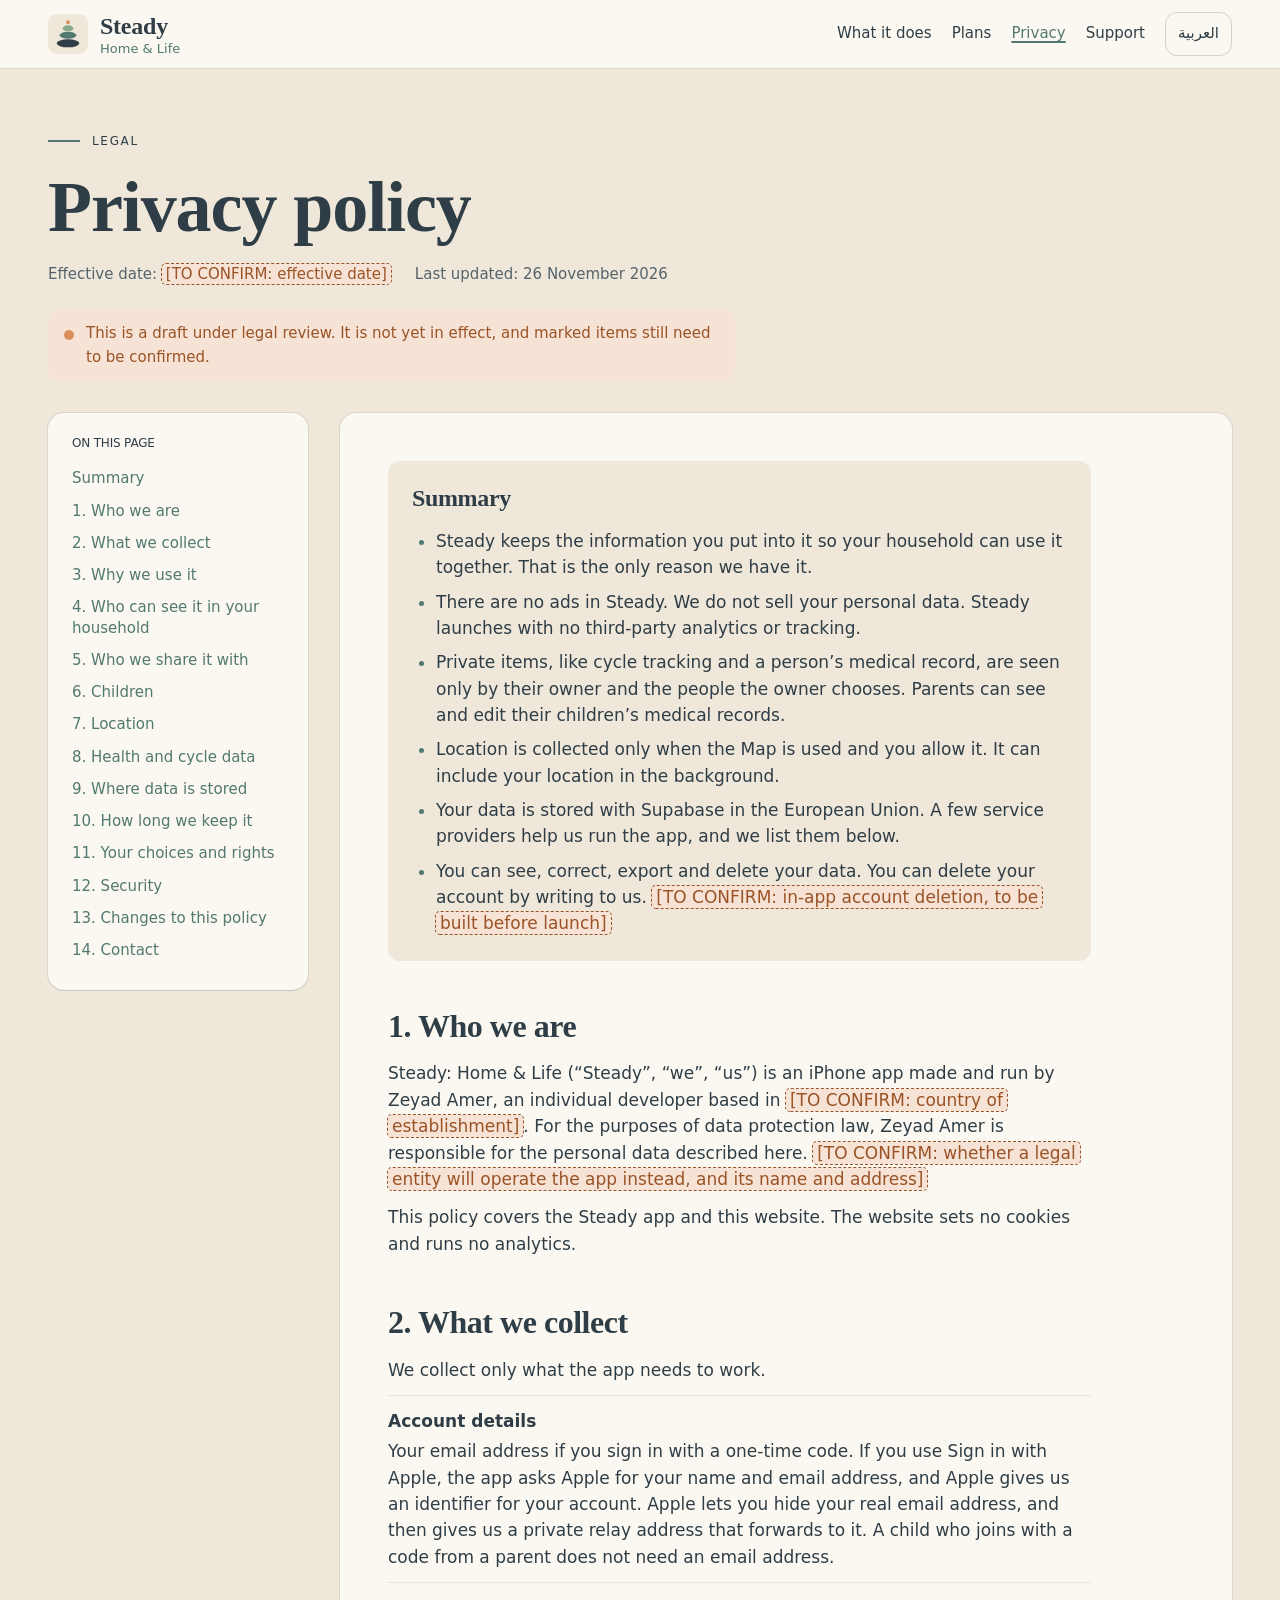
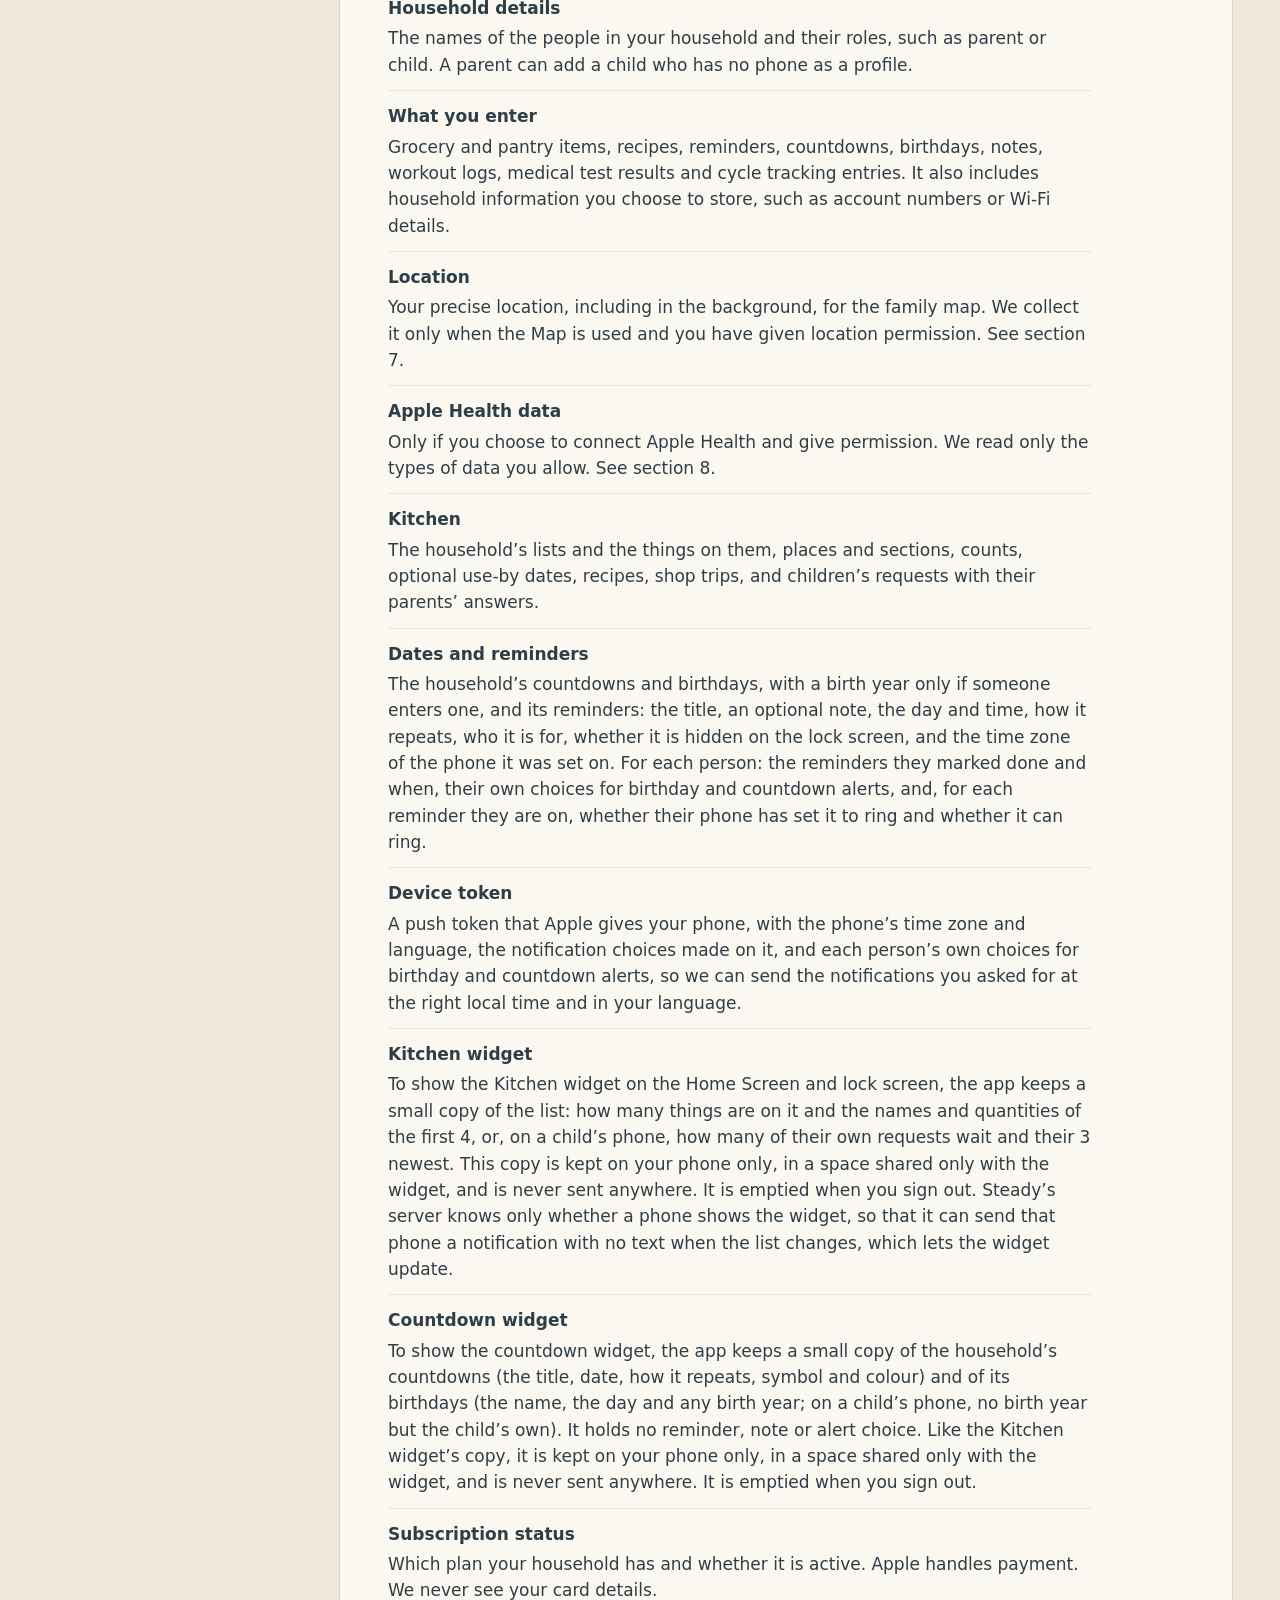
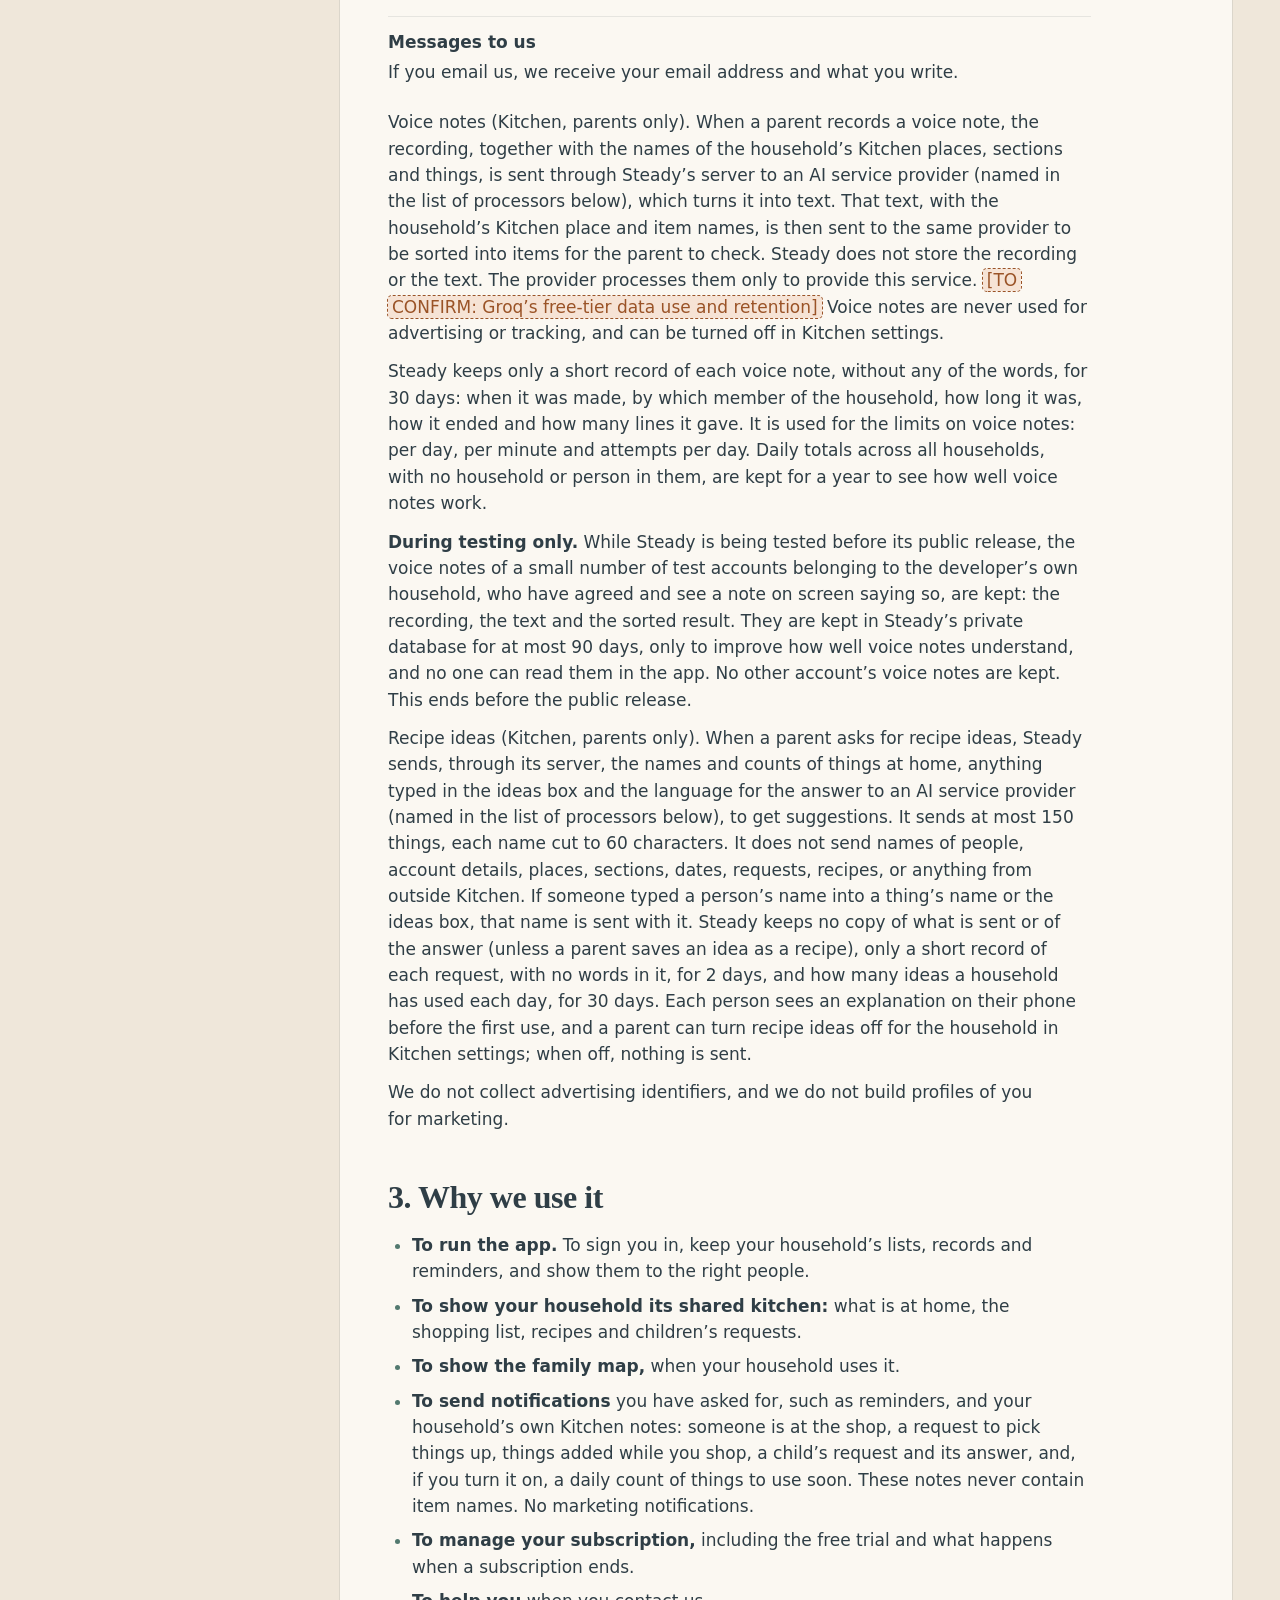
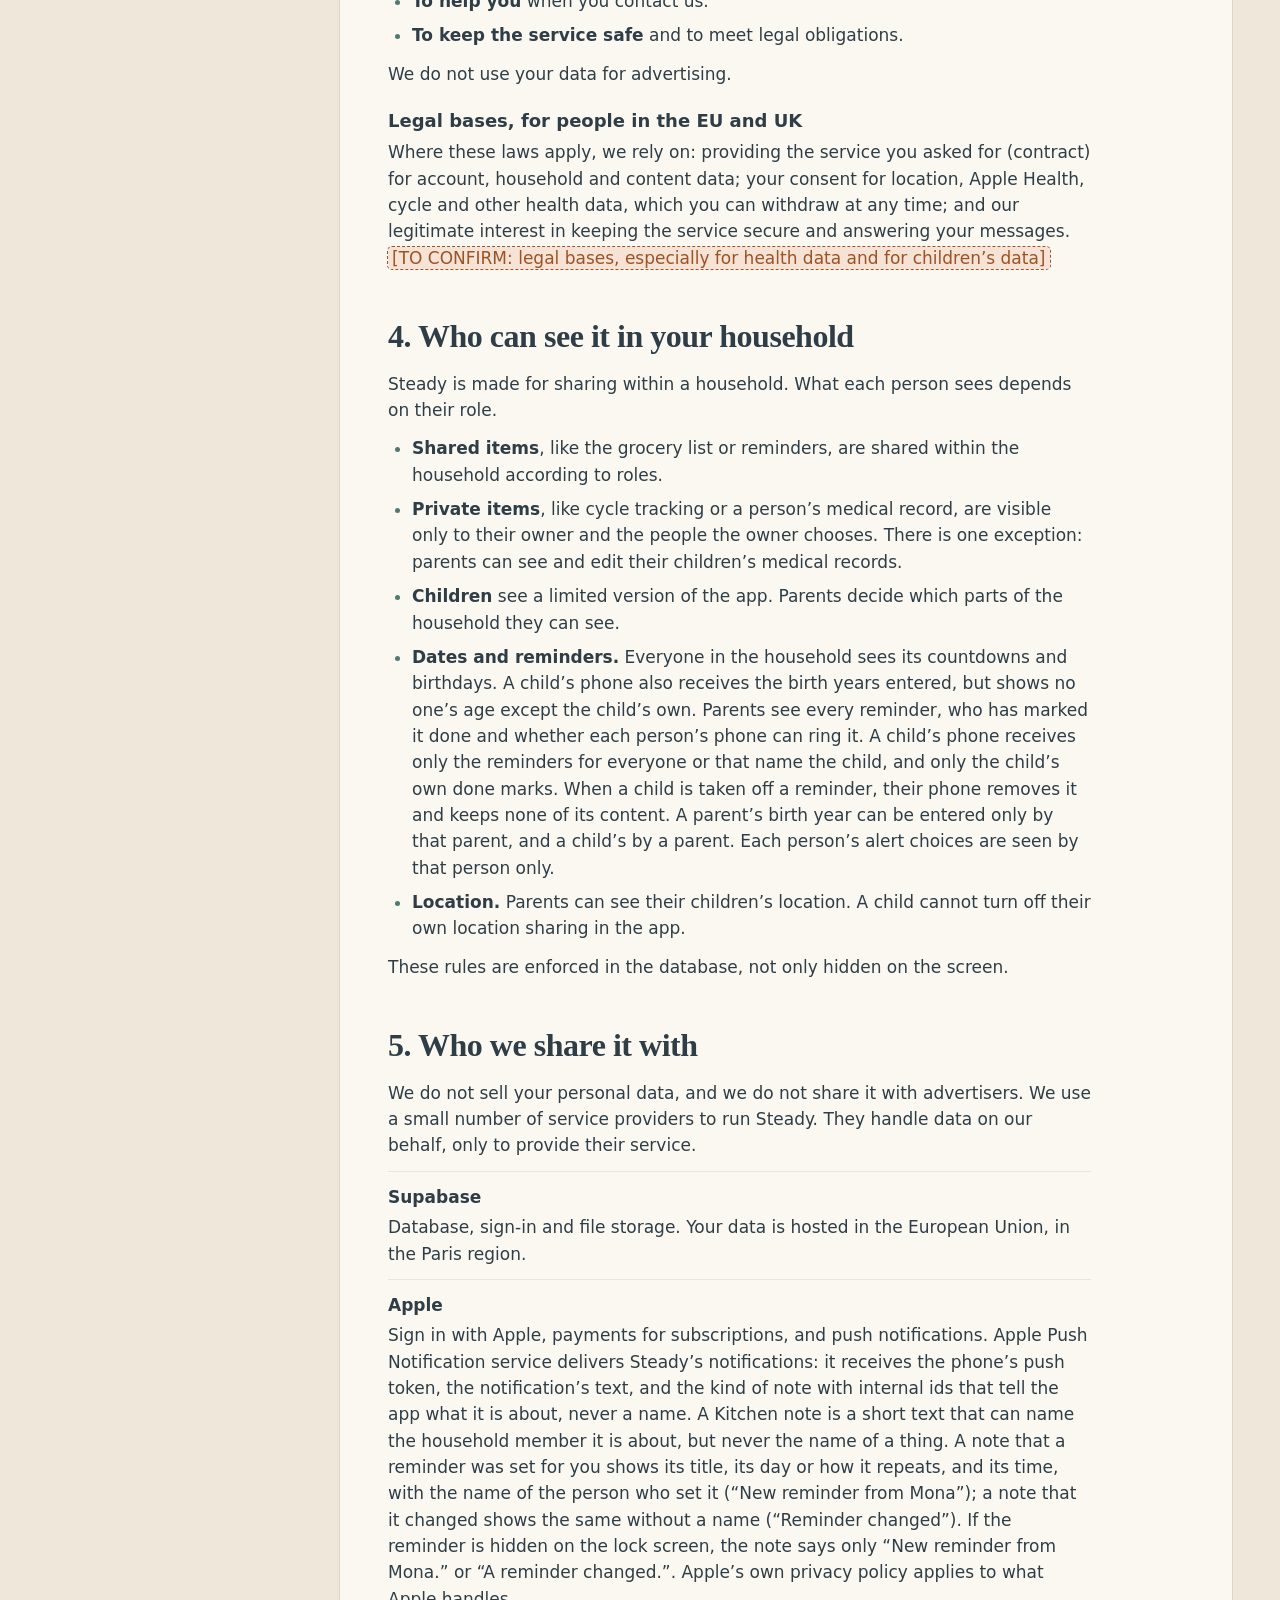
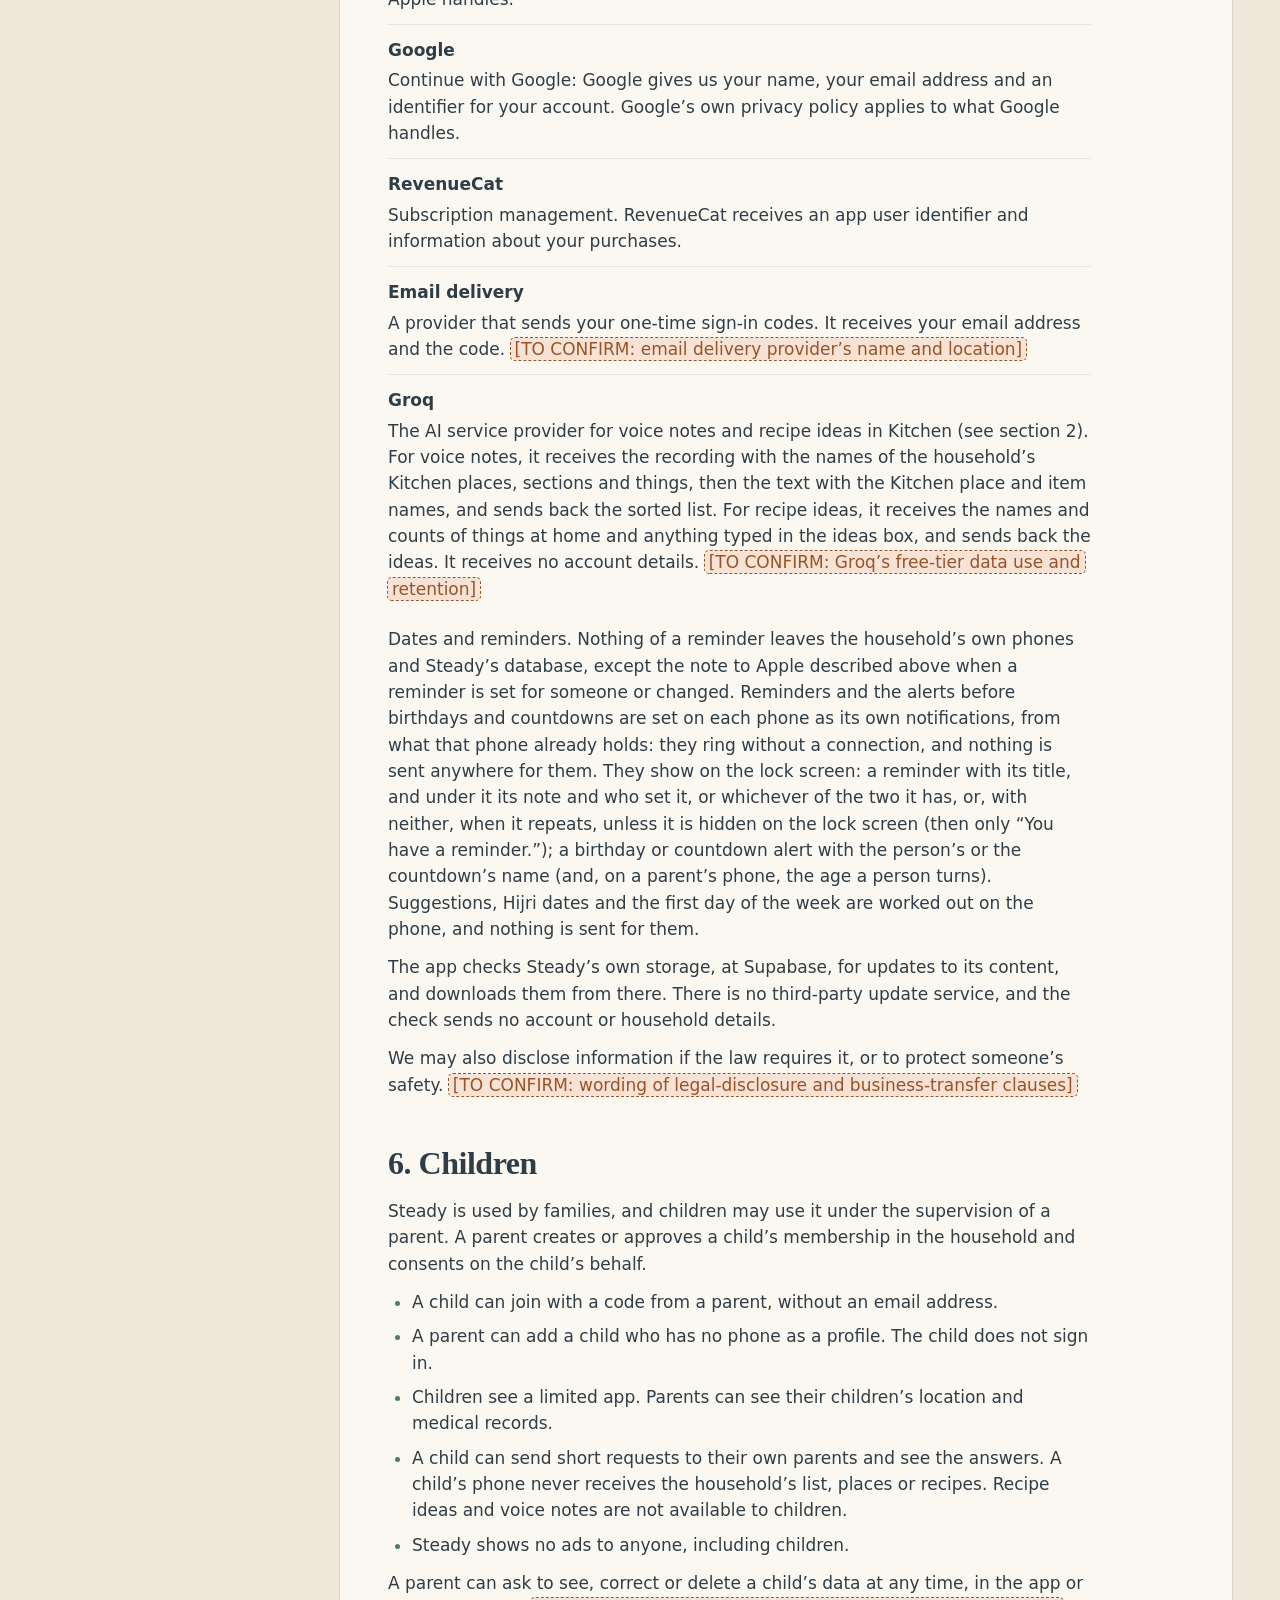
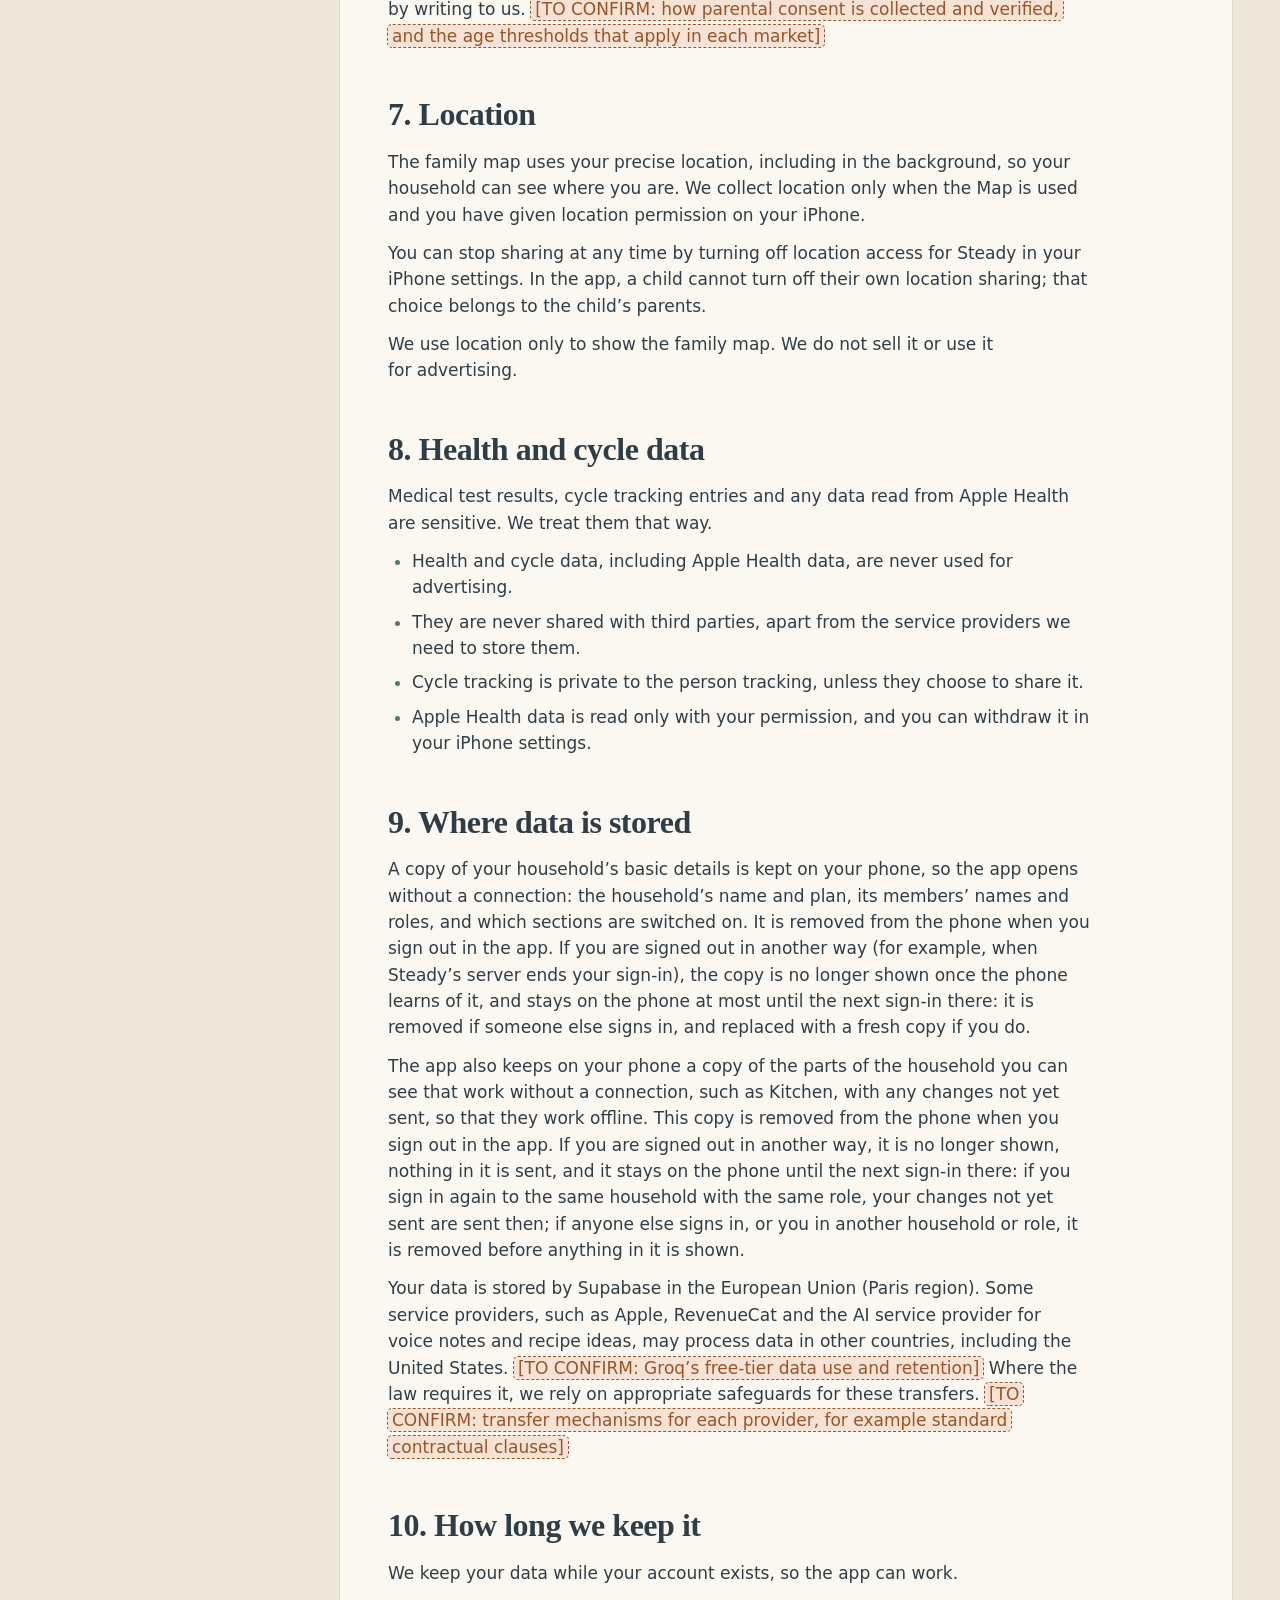
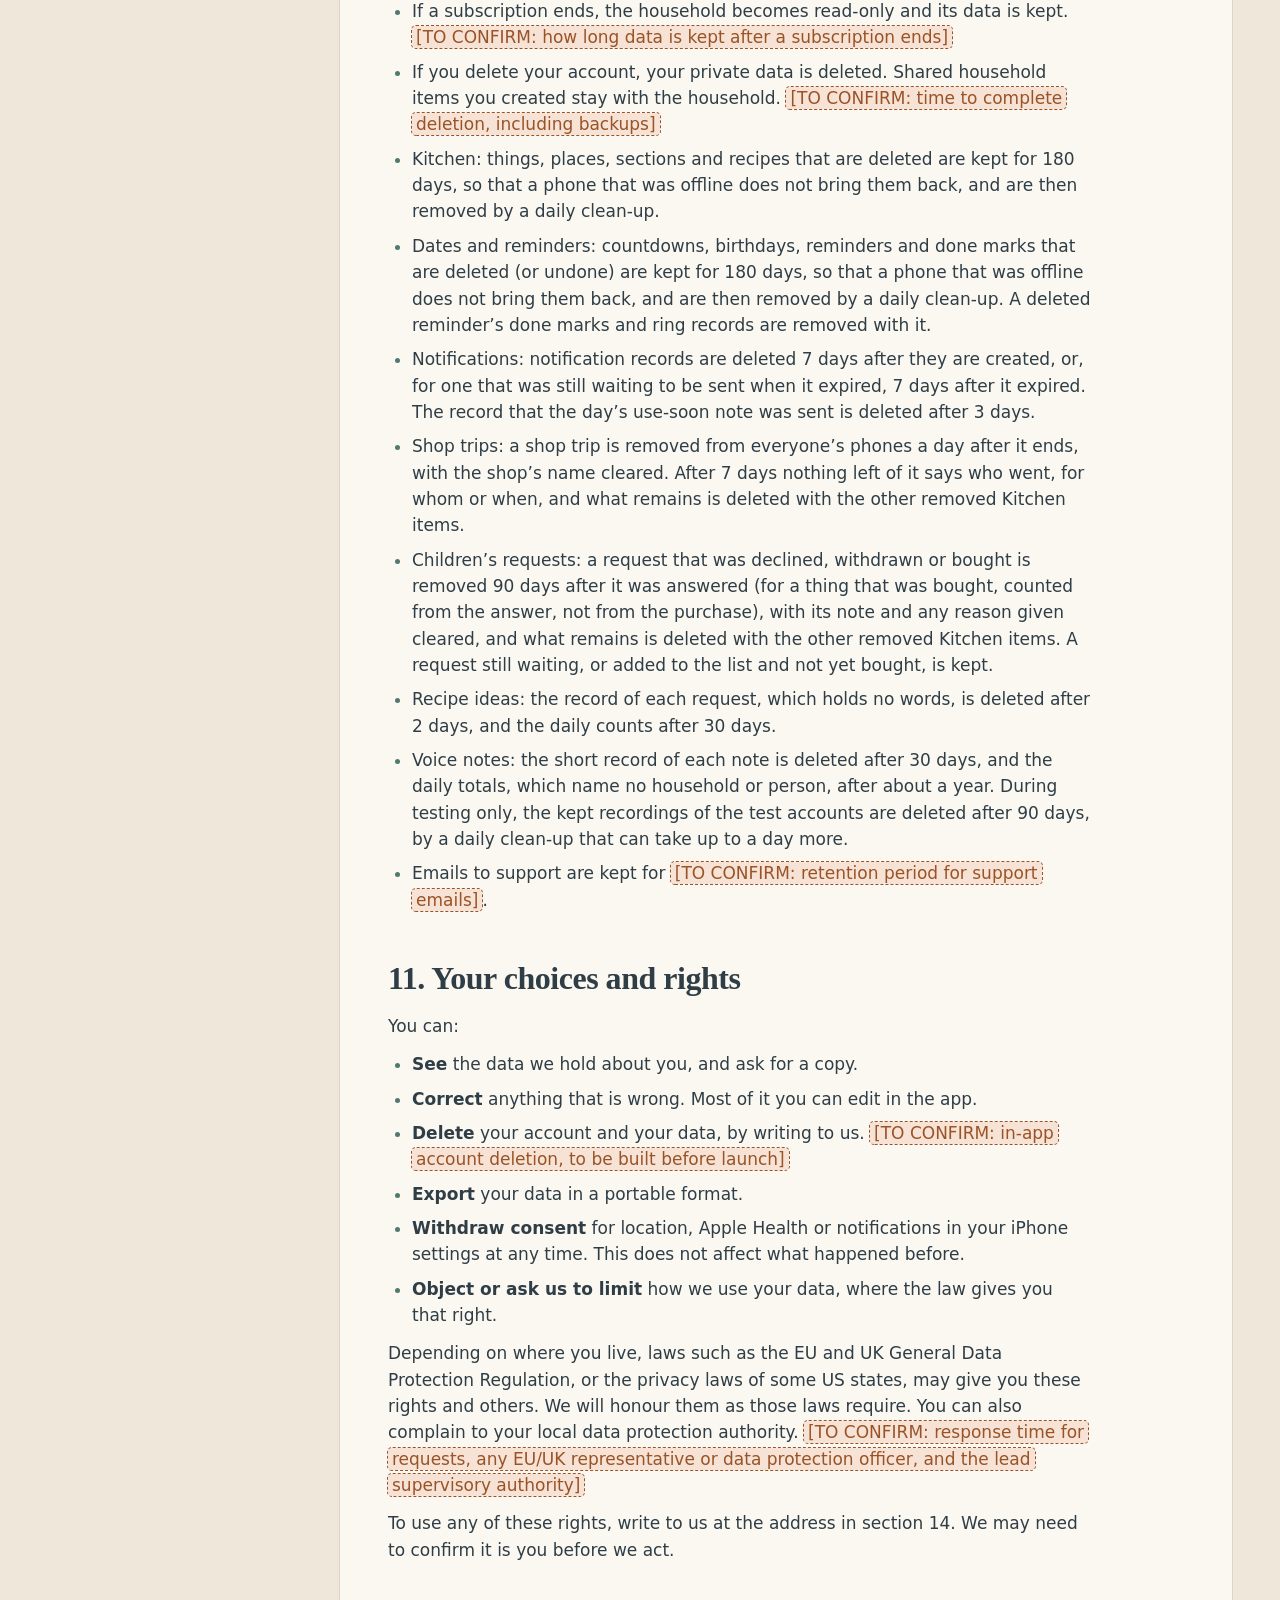
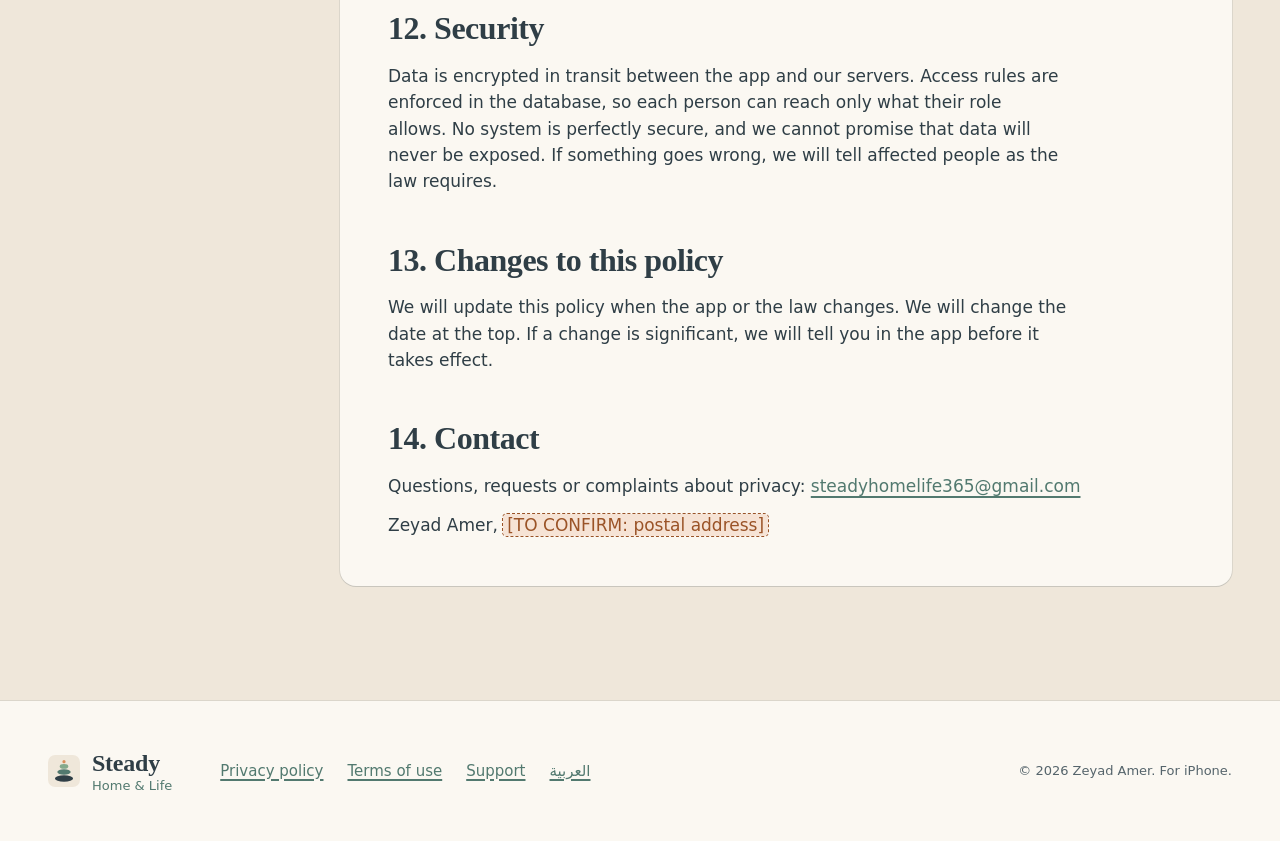
==== commit 3ceef0d7: "chore: sync pages (Google sign-in in privacy)" ====
--- a/privacy.html
+++ b/privacy.html
@@ -197,6 +197,10 @@
               <dd>Sign in with Apple, payments for subscriptions, and push notifications. Apple Push Notification service delivers Steady’s notifications: it receives the phone’s push token, the notification’s text, and the kind of note with internal ids that tell the app what it is about, never a name. A Kitchen note is a short text that can name the household member it is about, but never the name of a thing. A note that a reminder was set for you shows its title, its day or how it repeats, and its time, with the name of the person who set it (“New reminder from Mona”); a note that it changed shows the same without a name (“Reminder changed”). If the reminder is hidden on the lock screen, the note says only “New reminder from Mona.” or “A reminder changed.”. Apple’s own privacy policy applies to what Apple handles.</dd>
             </div>
             <div>
+              <dt>Google</dt>
+              <dd>Continue with Google: Google gives us your name, your email address and an identifier for your account. Google’s own privacy policy applies to what Google handles.</dd>
+            </div>
+            <div>
               <dt>RevenueCat</dt>
               <dd>Subscription management. RevenueCat receives an app user identifier and information about your purchases.</dd>
             </div>
